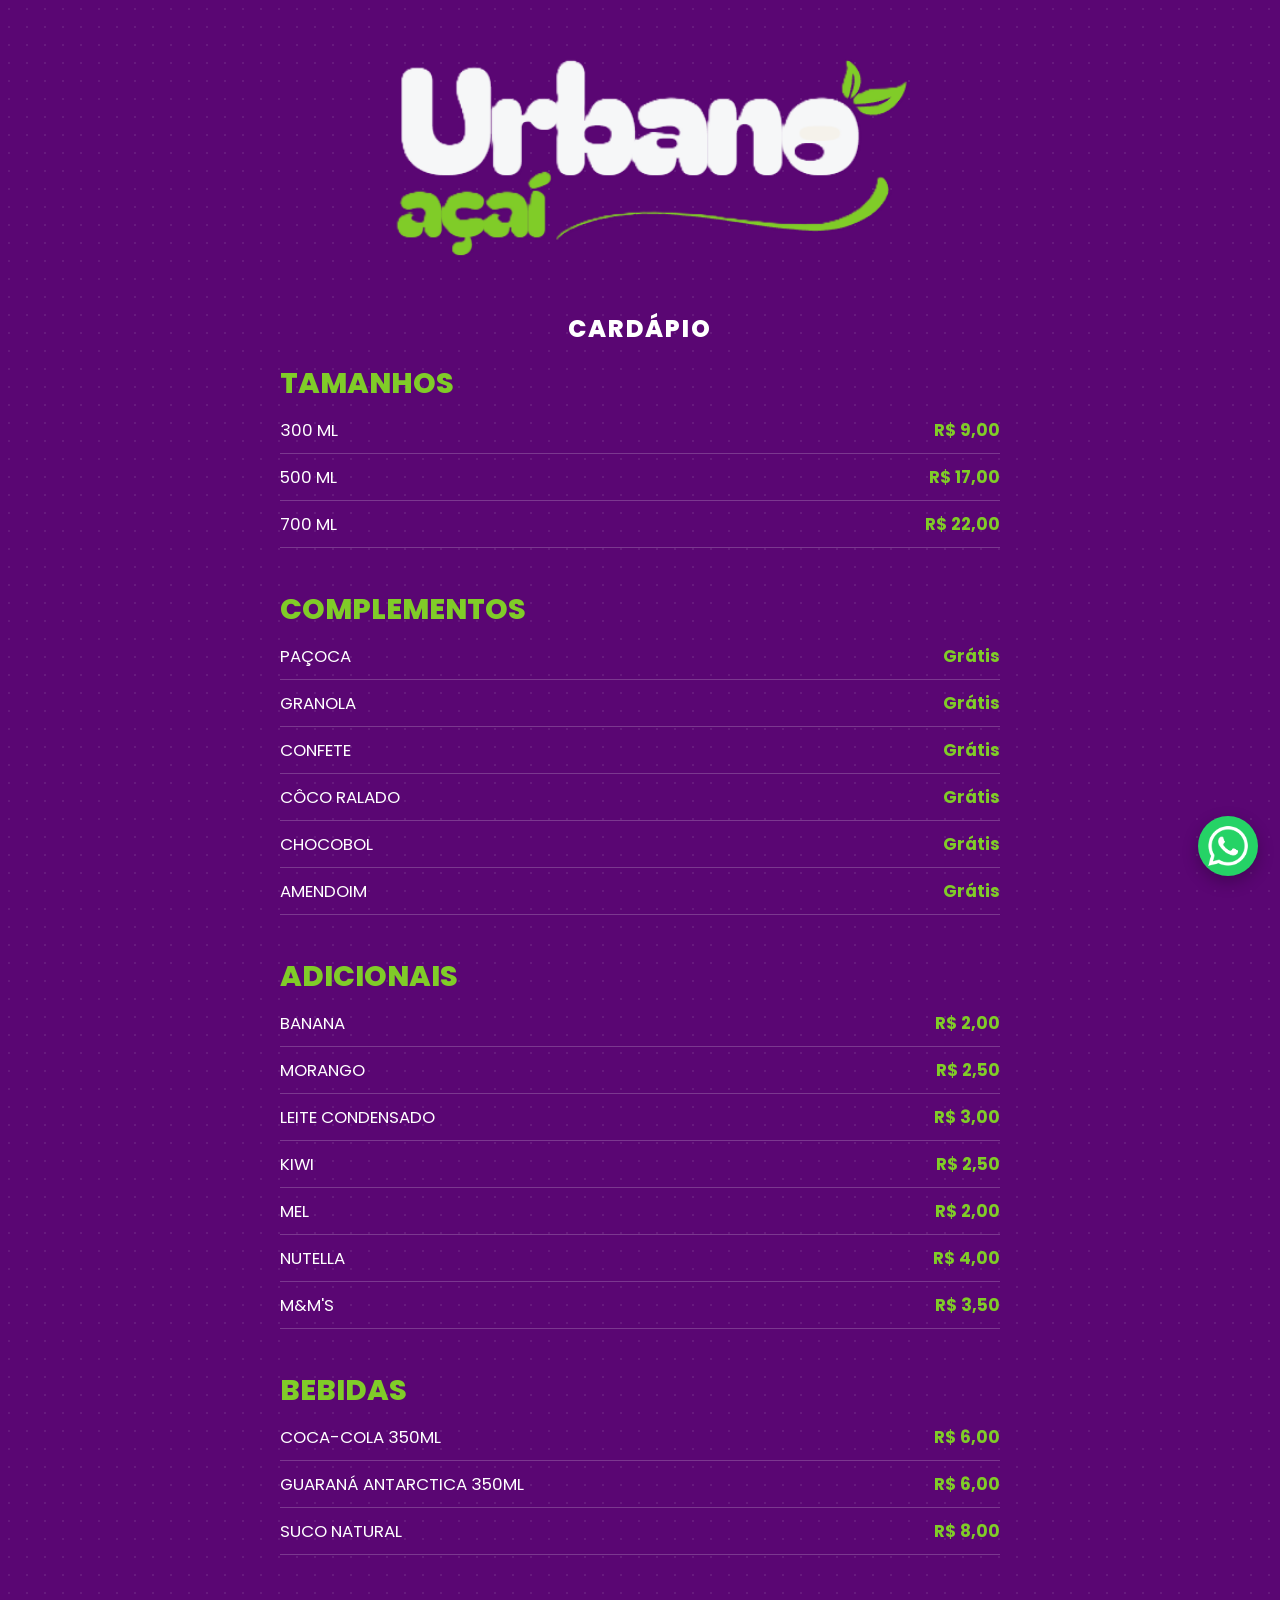
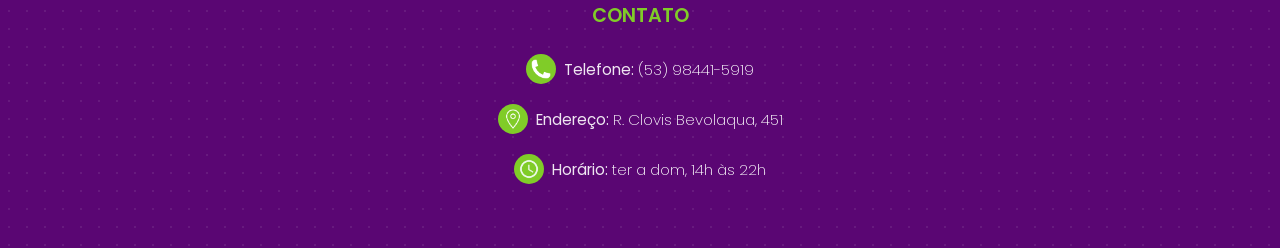
==== index.html @ 020dc1b3 "add" ====
<!DOCTYPE html>
<html lang="pt-BR">
<head>
    <meta charset="UTF-8">
    <meta name="viewport" content="width=device-width, initial-scale=1.0">
    <title>Cardápio | Urbano Açaí</title>
    <link rel="stylesheet" href="style.css">
    <link rel="preconnect" href="https://fonts.googleapis.com">
    <link rel="preconnect" href="https://fonts.gstatic.com" crossorigin>
    <link href="https://fonts.googleapis.com/css2?family=Nunito:ital,wght@0,200..1000;1,200..1000&family=Poppins:ital,wght@0,100;0,200;0,300;0,400;0,500;0,600;0,700;0,800;0,900;1,100;1,200;1,300;1,400;1,500;1,600;1,700;1,800;1,900&family=Quicksand:wght@300..700&display=swap" rel="stylesheet">
    <link rel="shortcut icon" href="img/Captura de tela 2026-07-28 192106.png" type="image/x-icon">
</head>
<body>
    <header class="hero">
        <img src="img/logo fundo trasparente pequeno.png" alt="Logo Urbano Açaí">
       
    </header>

    <main class="menu">
        <section class="categoria">
             <h1>Cardápio</h1>
            <h3>Tamanhos</h3>
            <ul class="lista-produtos">
                <li class="produto-item">
                    <span class="produto">300 ml</span>
                    <span class="preco">R$ 9,00</span>
                </li>
                <li class="produto-item">
                    <span class="produto">500 ml</span>
                    <span class="preco">R$ 17,00</span>
                </li>
                <li class="produto-item">
                    <span class="produto">700 ml</span>
                    <span class="preco">R$ 22,00</span>
                </li>
            </ul>
        </section>

        <section class="categoria">
            <h3>Complementos</h3>
            <ul class="lista-produtos">
                <li class="produto-item">
                    <span class="produto">Paçoca</span>
                    <span class="preco">Grátis</span>
                </li>
                <li class="produto-item">
                    <span class="produto">Granola</span>
                    <span class="preco">Grátis</span>
                </li>
                <li class="produto-item">
                    <span class="produto">Confete</span>
                    <span class="preco">Grátis</span>
                </li>
                <li class="produto-item">
                    <span class="produto">Côco ralado</span>
                    <span class="preco">Grátis</span>
                </li>
                <li class="produto-item">
                    <span class="produto">Chocobol</span>
                    <span class="preco">Grátis</span>
                </li>
                <li class="produto-item">
                    <span class="produto">Amendoim</span>
                    <span class="preco">Grátis</span>
                </li>
            </ul>
        </section>


        <section class="categoria">
            <h3>Adicionais</h3>
            <ul class="lista-produtos">
                <li class="produto-item">
                    <span class="produto">Banana</span>
                    <span class="preco">R$ 2,00</span>
                </li>
                <li class="produto-item">
                    <span class="produto">Morango</span>
                    <span class="preco">R$ 2,50</span>
                </li>
                <li class="produto-item">
                    <span class="produto">Leite condensado</span>
                    <span class="preco">R$ 3,00</span>
                </li>
                <li class="produto-item">
                    <span class="produto">Kiwi</span>
                    <span class="preco">R$ 2,50</span>
                </li>
                <li class="produto-item">
                    <span class="produto">Mel</span>
                    <span class="preco">R$ 2,00</span>
                </li>
                <li class="produto-item">
                    <span class="produto">Nutella</span>
                    <span class="preco">R$ 4,00</span>
                </li>
                <li class="produto-item">
                    <span class="produto">M&M's</span>
                    <span class="preco">R$ 3,50</span>
                </li>
            </ul>
        </section>

        <section class="categoria">
            <h3>Bebidas</h3>
            <ul class="lista-produtos">
                <li class="produto-item">
                    <span class="produto">Coca-Cola 350ml</span>
                    <span class="preco">R$ 6,00</span>
                </li>
                <li class="produto-item">
                    <span class="produto">Guaraná Antarctica 350ml</span>
                    <span class="preco">R$ 6,00</span>
                </li>
                <li class="produto-item">
                    <span class="produto">Suco natural</span>
                    <span class="preco">R$ 8,00</span>
                </li>
            </ul>
        </section>
        <a class="whatsapp-btn" href="https://wa.me/559984415919?text=Ol%C3%A1%2C%20gostaria%20de%20fazer%20um%20pedido%20do%20a%C3%A7a%C3%AD." target="_blank" rel="noopener noreferrer">
            <img src="img/icones/whatsapp.png" alt="" width="">
        </a>
    </main>
    <footer class="footer">
        <div class="footer-card">
            <h3>Contato</h3>
            <div>
                <span class="footer-icon">
                    <img src="img/icones/3.png" alt="">
                </span>
                <p>
                    <strong>Telefone: </strong>
                    (53) 98441-5919
                </p>
            </div>
            <div>
                <span class="footer-icon">
                    <img src="img/icones/2.png" alt="">
                </span>
                <p>
                    <strong>Endereço:</strong>
                    R. Clovis Bevolaqua, 451</p>
            </div>
            <div>
                <span class="footer-icon">
                    <img src="img/icones/4.png" alt="">
                </span>
                <p>
                    <strong>Horário:</strong>
                    ter a dom, 14h às 22h 
                </p>
            </div>
        </div>
    </footer>
</body>
</html>
---- style.css ----
* {
    padding: 0;
    margin: 0;
    box-sizing: border-box;
    font-family: "Poppins", sans-serif;
    font-weight: 200;
    color: white;
}

body {
    background-color: #5A0673;
    background-image: radial-gradient(rgba(255,255,255,0.08) 1px, transparent 1px);
    background-size: 18px 18px;
    padding: 20px 16px 40px;
    min-height: 100vh;
    overflow-x: hidden;
    position: relative;
}

.hero {
    margin: 0px auto;
    z-index: 1;
}

.hero img {
    display: block;
    width: 100%;
    max-width: 600px;
    margin: 0 auto;
    border-radius: 16px;
}
.menu {
    max-width: 720px;
    margin: 0 auto;
    z-index: 1;
}
.menu h1 {
    text-align: center;
    margin: 20px 0 16px;
    font-weight: 800;
    font-size: 2.2;
    text-transform: uppercase;
    letter-spacing: 0.08em;
}
.categoria {
    margin-bottom: 24px;
    padding-top: 16px;
}

.categoria h3 {
    font-size: 1.8rem;
    font-weight: 800;
    color:#80CC28;
    margin-bottom: 12px;
    text-transform: uppercase;
}

.lista-produtos {
    list-style: none;
    display: flex;
    flex-direction: column;
    gap: 10px;
}

.produto-item {
    display: flex;
    align-items: center;
    justify-content: space-between;
    gap: 12px;
    padding-bottom: 10px;
    border-bottom: 1px solid rgba(255, 255, 255, 0.2);
}

.produto {
    font-size: 1.05rem;
    font-weight: 400;
    text-transform: uppercase;
}

.preco {
    font-size: 1.05rem;
    color:#80CC28;
    font-weight: 700;
    white-space: nowrap;
}

.footer {
    max-width: 600px;
    margin: 28px auto 0;
}

.footer-card {
    display: flex;
    flex-direction: column;
    align-items: center;
    padding: 18px 16px;
    text-align: center;
    gap: 14px;
}

.footer-card h3 {
    color:#80CC28;
    font-size: 1.2rem;
    font-weight: 600;
    margin-bottom: 10px;
    text-transform: uppercase;
}

.footer-card div {
    display: flex;
    align-items: center;
    justify-content: center;
    margin-bottom: 6px;
    color: rgba(255, 255, 255, 0.9);
    font-size: 0.95rem;
    font-weight: 200;
}

.footer-card div strong {
    color: rgba(255, 255, 255, 0.9);
    font-size: 0.95rem;
    font-weight: 400;

}

.footer-icon {
    width: 30px;
    min-width: 30px;
    height: 30px;
    border-radius: 50%;
    display: flex;
    justify-content: center;
    align-items: center;
    background-color:#80CC28;
    margin-right: 8px;
    font-size: 1rem;
}
.footer-card img{
    width: 20px;
}
.whatsapp-btn {
    display: flex;
    justify-content: center;
    align-items: center;
    width: 60px;
    height: 60px;
    position: fixed;
    right: 22px;
    bottom: 24px;
    z-index: 10;
    background-color: #25D366;
    text-decoration: none;
    border-radius: 999px;
    box-shadow: 0 6px 16px rgba(0,0,0,0.25);
}

.whatsapp-btn:hover {
    background-color: #1ebe5b;
}
.whatsapp-btn img{
    width: 44px;
}
.decor-layer {
    pointer-events: none;
    z-index: 0;
}

.decor {
    position: absolute;
}

.decor-1 {
    top: 140px;
    left: -120px;
    z-index: 0;
}

.decor-2 {
    top: 220px;
    right: -60px;
    z-index: 0;
}
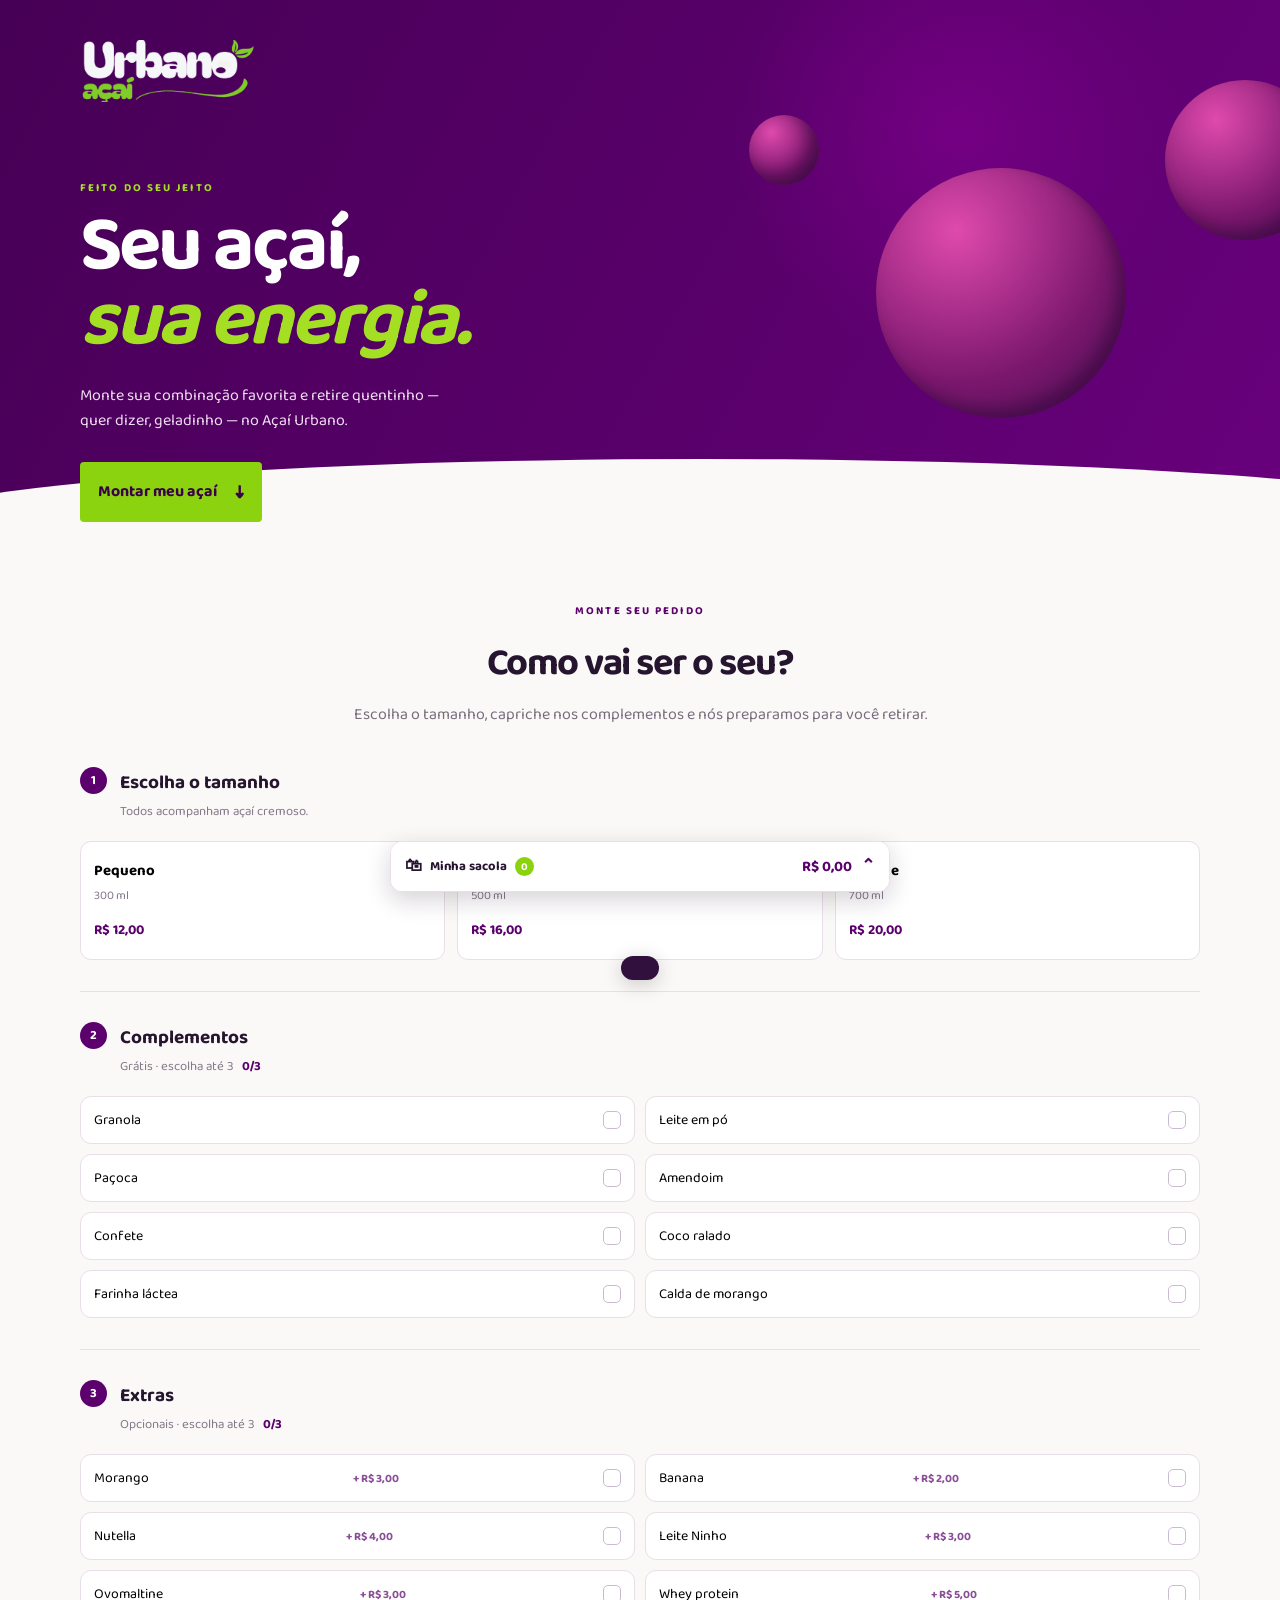
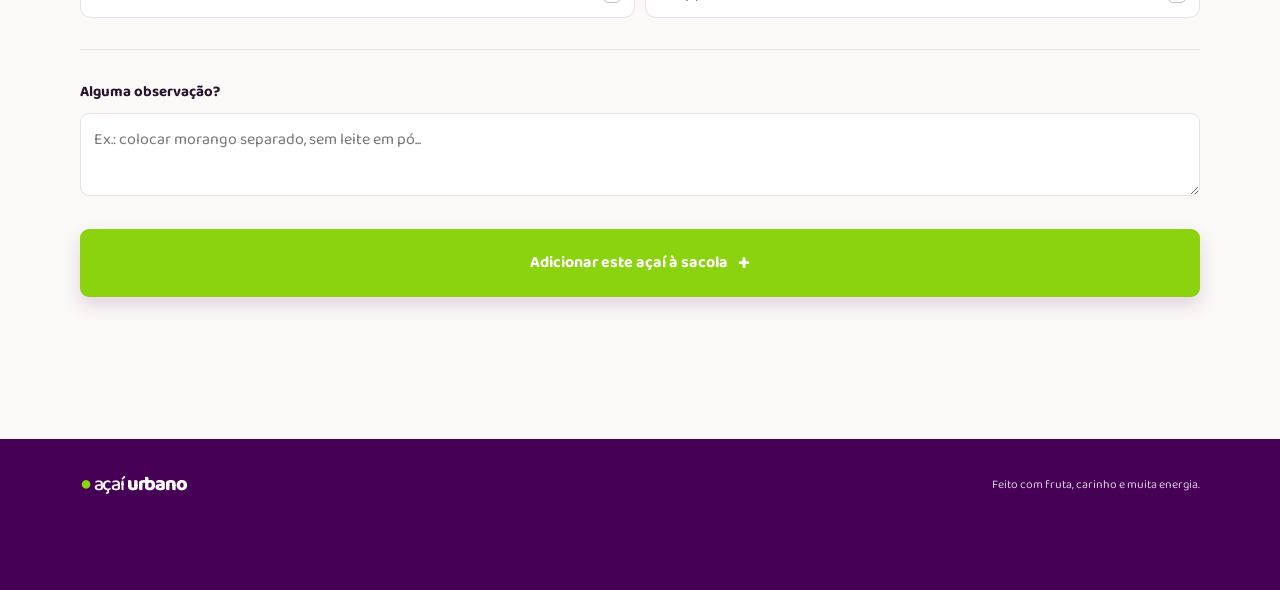
==== commit 6a79588d: "add" ====
--- a/index.html
+++ b/index.html
@@ -1,157 +1,81 @@
 <!DOCTYPE html>
 <html lang="pt-BR">
 <head>
-    <meta charset="UTF-8">
-    <meta name="viewport" content="width=device-width, initial-scale=1.0">
-    <title>Cardápio | Urbano Açaí</title>
-    <link rel="stylesheet" href="style.css">
-    <link rel="preconnect" href="https://fonts.googleapis.com">
-    <link rel="preconnect" href="https://fonts.gstatic.com" crossorigin>
-    <link href="https://fonts.googleapis.com/css2?family=Nunito:ital,wght@0,200..1000;1,200..1000&family=Poppins:ital,wght@0,100;0,200;0,300;0,400;0,500;0,600;0,700;0,800;0,900;1,100;1,200;1,300;1,400;1,500;1,600;1,700;1,800;1,900&family=Quicksand:wght@300..700&display=swap" rel="stylesheet">
-    <link rel="shortcut icon" href="img/Captura de tela 2026-07-28 192106.png" type="image/x-icon">
+  <meta charset="UTF-8">
+  <meta name="viewport" content="width=device-width, initial-scale=1.0">
+  <meta name="theme-color" content="#4c1269">
+  <title>Açaí Urbano | Peça seu açaí</title>
+  <link rel="preconnect" href="https://fonts.googleapis.com">
+  <link rel="preconnect" href="https://fonts.gstatic.com" crossorigin>
+  <link href="https://fonts.googleapis.com/css2?family=Baloo+2:wght@400;500;600;700;800&display=swap" rel="stylesheet">
+  <link rel="stylesheet" href="style.css">
+  <link rel="shortcut icon" href="img/fiv-icon.png" type="image/x-icon">
 </head>
 <body>
-    <header class="hero">
-        <img src="img/logo fundo trasparente pequeno.png" alt="Logo Urbano Açaí">
-       
-    </header>
+  <header class="hero">
+    <nav class="nav container">
+      <a class="brand brand-logo" href="#inicio" aria-label="Açaí Urbano - início"><img src="img/logo fundo transparente grande.png" alt="Urbano Açaí"></a>
+    </nav>
+    <div class="hero-content container" id="inicio">
+      <p class="eyebrow">FEITO DO SEU JEITO</p>
+      <h1>Seu açaí,<br><em>sua energia.</em></h1>
+      <p class="hero-copy">Monte sua combinação favorita e retire quentinho — quer dizer, geladinho — no Açaí Urbano.</p>
+      <a class="cta" href="#monte">Montar meu açaí <span>↓</span></a>
+    </div>
+    <div class="berry berry-1"></div><div class="berry berry-2"></div><div class="berry berry-3"></div>
+    <div class="wave"></div>
+  </header>
 
-    <main class="menu">
-        <section class="categoria">
-             <h1>Cardápio</h1>
-            <h3>Tamanhos</h3>
-            <ul class="lista-produtos">
-                <li class="produto-item">
-                    <span class="produto">300 ml</span>
-                    <span class="preco">R$ 9,00</span>
-                </li>
-                <li class="produto-item">
-                    <span class="produto">500 ml</span>
-                    <span class="preco">R$ 17,00</span>
-                </li>
-                <li class="produto-item">
-                    <span class="produto">700 ml</span>
-                    <span class="preco">R$ 22,00</span>
-                </li>
-            </ul>
+  <main class="container" id="monte">
+    <section class="intro">
+      <p class="eyebrow purple">MONTE SEU PEDIDO</p>
+      <h2>Como vai ser o seu?</h2>
+      <p>Escolha o tamanho, capriche nos complementos e nós preparamos para você retirar.</p>
+    </section>
+
+    <div class="order-layout">
+      <div class="builder">
+        <section class="step">
+          <div class="step-heading"><span>1</span><div><h3>Escolha o tamanho</h3><p>Todos acompanham açaí cremoso.</p></div></div>
+          <div class="size-options" id="sizes"></div>
         </section>
 
-        <section class="categoria">
-            <h3>Complementos</h3>
-            <ul class="lista-produtos">
-                <li class="produto-item">
-                    <span class="produto">Paçoca</span>
-                    <span class="preco">Grátis</span>
-                </li>
-                <li class="produto-item">
-                    <span class="produto">Granola</span>
-                    <span class="preco">Grátis</span>
-                </li>
-                <li class="produto-item">
-                    <span class="produto">Confete</span>
-                    <span class="preco">Grátis</span>
-                </li>
-                <li class="produto-item">
-                    <span class="produto">Côco ralado</span>
-                    <span class="preco">Grátis</span>
-                </li>
-                <li class="produto-item">
-                    <span class="produto">Chocobol</span>
-                    <span class="preco">Grátis</span>
-                </li>
-                <li class="produto-item">
-                    <span class="produto">Amendoim</span>
-                    <span class="preco">Grátis</span>
-                </li>
-            </ul>
+        <section class="step">
+          <div class="step-heading"><span>2</span><div><h3>Complementos</h3><p>Grátis · escolha até 3 <b id="includedCount">0/3</b></p></div></div>
+          <div class="options-grid" id="included"></div>
         </section>
 
-
-        <section class="categoria">
-            <h3>Adicionais</h3>
-            <ul class="lista-produtos">
-                <li class="produto-item">
-                    <span class="produto">Banana</span>
-                    <span class="preco">R$ 2,00</span>
-                </li>
-                <li class="produto-item">
-                    <span class="produto">Morango</span>
-                    <span class="preco">R$ 2,50</span>
-                </li>
-                <li class="produto-item">
-                    <span class="produto">Leite condensado</span>
-                    <span class="preco">R$ 3,00</span>
-                </li>
-                <li class="produto-item">
-                    <span class="produto">Kiwi</span>
-                    <span class="preco">R$ 2,50</span>
-                </li>
-                <li class="produto-item">
-                    <span class="produto">Mel</span>
-                    <span class="preco">R$ 2,00</span>
-                </li>
-                <li class="produto-item">
-                    <span class="produto">Nutella</span>
-                    <span class="preco">R$ 4,00</span>
-                </li>
-                <li class="produto-item">
-                    <span class="produto">M&M's</span>
-                    <span class="preco">R$ 3,50</span>
-                </li>
-            </ul>
+        <section class="step">
+          <div class="step-heading"><span>3</span><div><h3>Extras</h3><p>Opcionais · escolha até 3 <b id="extrasCount">0/3</b></p></div></div>
+          <div class="options-grid" id="extras"></div>
         </section>
 
-        <section class="categoria">
-            <h3>Bebidas</h3>
-            <ul class="lista-produtos">
-                <li class="produto-item">
-                    <span class="produto">Coca-Cola 350ml</span>
-                    <span class="preco">R$ 6,00</span>
-                </li>
-                <li class="produto-item">
-                    <span class="produto">Guaraná Antarctica 350ml</span>
-                    <span class="preco">R$ 6,00</span>
-                </li>
-                <li class="produto-item">
-                    <span class="produto">Suco natural</span>
-                    <span class="preco">R$ 8,00</span>
-                </li>
-            </ul>
+        <section class="notes">
+          <label for="notes">Alguma observação?</label>
+          <textarea id="notes" maxlength="180" placeholder="Ex.: colocar morango separado, sem leite em pó..."></textarea>
         </section>
-        <a class="whatsapp-btn" href="https://wa.me/559984415919?text=Ol%C3%A1%2C%20gostaria%20de%20fazer%20um%20pedido%20do%20a%C3%A7a%C3%AD." target="_blank" rel="noopener noreferrer">
-            <img src="img/icones/whatsapp.png" alt="" width="">
-        </a>
-    </main>
-    <footer class="footer">
-        <div class="footer-card">
-            <h3>Contato</h3>
-            <div>
-                <span class="footer-icon">
-                    <img src="img/icones/3.png" alt="">
-                </span>
-                <p>
-                    <strong>Telefone: </strong>
-                    (53) 98441-5919
-                </p>
-            </div>
-            <div>
-                <span class="footer-icon">
-                    <img src="img/icones/2.png" alt="">
-                </span>
-                <p>
-                    <strong>Endereço:</strong>
-                    R. Clovis Bevolaqua, 451</p>
-            </div>
-            <div>
-                <span class="footer-icon">
-                    <img src="img/icones/4.png" alt="">
-                </span>
-                <p>
-                    <strong>Horário:</strong>
-                    ter a dom, 14h às 22h 
-                </p>
-            </div>
+        <button class="builder-add" id="addToCart" type="button">Adicionar este açaí à sacola <span>+</span></button>
+      </div>
+
+      <aside class="summary" aria-live="polite">
+        <button class="cart-bar" id="cartToggle" type="button" aria-expanded="false">
+          <span class="cart-bar-title"><i>🛍</i> Minha sacola <b id="cartCount">0</b></span>
+          <span class="cart-bar-total" id="total">R$ 0,00</span>
+          <span class="cart-chevron">⌃</span>
+        </button>
+        <div class="cart-details" id="cartDetails">
+          <div class="summary-top"><p>ITENS DA SACOLA</p><button class="close-cart" id="closeCart" type="button" aria-label="Fechar sacola">×</button></div>
+          <div class="cart-items" id="cartItems"></div>
+          <button class="whatsapp" id="sendOrder" type="button">Finalizar pedido no WhatsApp <span>↗</span></button>
+          <p class="pickup-note">Retirada no local · pagamento na retirada</p>
         </div>
-    </footer>
+      </aside>
+    </div>
+
+  </main>
+
+  <footer><div class="container"><span class="brand"><span>●</span> açaí <b>urbano</b></span><p>Feito com fruta, carinho e muita energia.</p></div></footer>
+  <div class="toast" id="toast" role="status"></div>
+  <script src="script.js"></script>
 </body>
-</html>+</html>
--- a/style.css
+++ b/style.css
@@ -1,182 +1,495 @@
-* {
-    padding: 0;
-    margin: 0;
-    box-sizing: border-box;
-    font-family: "Poppins", sans-serif;
-    font-weight: 200;
-    color: white;
-}
+/* =========================================================
+   AÇAÍ URBANO — ESTILOS GERAIS
+   ========================================================= */
+
+:root {
+  --cream: #faf9f7;
+  --ink: #26152e;
+  --line: #e8dfe9;
+  --pink: #8bd20f;
+  --purple: #5b006d;
+  --purple-dark: #460055;
+  --green: #8bd20f;
+}
+
+* { box-sizing: border-box; }
+
+html { scroll-behavior: smooth; }
 
 body {
-    background-color: #5A0673;
-    background-image: radial-gradient(rgba(255,255,255,0.08) 1px, transparent 1px);
-    background-size: 18px 18px;
-    padding: 20px 16px 40px;
-    min-height: 100vh;
-    overflow-x: hidden;
-    position: relative;
-}
+  margin: 0;
+  color: var(--ink);
+  background: var(--cream);
+  font-family: 'Baloo 2', cursive;
+}
+
+button,
+textarea { font: inherit; }
+
+button { -webkit-tap-highlight-color: transparent; }
+
+.container {
+  width: min(1120px, calc(100% - 40px));
+  margin: auto;
+}
+
+/* =========================================================
+   CABEÇALHO / HERO
+   ========================================================= */
 
 .hero {
-    margin: 0px auto;
-    z-index: 1;
-}
-
-.hero img {
-    display: block;
-    width: 100%;
-    max-width: 600px;
-    margin: 0 auto;
-    border-radius: 16px;
-}
-.menu {
-    max-width: 720px;
-    margin: 0 auto;
-    z-index: 1;
-}
-.menu h1 {
-    text-align: center;
-    margin: 20px 0 16px;
-    font-weight: 800;
-    font-size: 2.2;
-    text-transform: uppercase;
-    letter-spacing: 0.08em;
-}
-.categoria {
-    margin-bottom: 24px;
-    padding-top: 16px;
-}
-
-.categoria h3 {
-    font-size: 1.8rem;
-    font-weight: 800;
-    color:#80CC28;
-    margin-bottom: 12px;
-    text-transform: uppercase;
-}
-
-.lista-produtos {
-    list-style: none;
-    display: flex;
-    flex-direction: column;
-    gap: 10px;
-}
-
-.produto-item {
-    display: flex;
-    align-items: center;
-    justify-content: space-between;
-    gap: 12px;
-    padding-bottom: 10px;
-    border-bottom: 1px solid rgba(255, 255, 255, 0.2);
-}
-
-.produto {
-    font-size: 1.05rem;
-    font-weight: 400;
-    text-transform: uppercase;
-}
-
-.preco {
-    font-size: 1.05rem;
-    color:#80CC28;
-    font-weight: 700;
-    white-space: nowrap;
-}
-
-.footer {
-    max-width: 600px;
-    margin: 28px auto 0;
-}
-
-.footer-card {
-    display: flex;
-    flex-direction: column;
-    align-items: center;
-    padding: 18px 16px;
-    text-align: center;
-    gap: 14px;
-}
-
-.footer-card h3 {
-    color:#80CC28;
-    font-size: 1.2rem;
-    font-weight: 600;
-    margin-bottom: 10px;
-    text-transform: uppercase;
-}
-
-.footer-card div {
-    display: flex;
-    align-items: center;
-    justify-content: center;
-    margin-bottom: 6px;
-    color: rgba(255, 255, 255, 0.9);
-    font-size: 0.95rem;
-    font-weight: 200;
-}
-
-.footer-card div strong {
-    color: rgba(255, 255, 255, 0.9);
-    font-size: 0.95rem;
-    font-weight: 400;
-
-}
-
-.footer-icon {
-    width: 30px;
-    min-width: 30px;
-    height: 30px;
-    border-radius: 50%;
-    display: flex;
-    justify-content: center;
-    align-items: center;
-    background-color:#80CC28;
-    margin-right: 8px;
-    font-size: 1rem;
-}
-.footer-card img{
-    width: 20px;
-}
-.whatsapp-btn {
-    display: flex;
-    justify-content: center;
-    align-items: center;
-    width: 60px;
-    height: 60px;
-    position: fixed;
-    right: 22px;
-    bottom: 24px;
-    z-index: 10;
-    background-color: #25D366;
-    text-decoration: none;
-    border-radius: 999px;
-    box-shadow: 0 6px 16px rgba(0,0,0,0.25);
-}
-
-.whatsapp-btn:hover {
-    background-color: #1ebe5b;
-}
-.whatsapp-btn img{
-    width: 44px;
-}
-.decor-layer {
-    pointer-events: none;
-    z-index: 0;
-}
-
-.decor {
-    position: absolute;
-}
-
-.decor-1 {
-    top: 140px;
-    left: -120px;
-    z-index: 0;
-}
-
-.decor-2 {
-    top: 220px;
-    right: -60px;
-    z-index: 0;
-}+  position: relative;
+  min-height: 530px;
+  overflow: hidden;
+  color: #fff;
+  padding-top: 30px;
+  background:
+    radial-gradient(circle at 75% 25%, #740083 0, transparent 22%),
+    linear-gradient(119deg, #460055, #5b006d 62%, #69007d);
+}
+
+.nav {
+  position: relative;
+  z-index: 2;
+  display: flex;
+  align-items: center;
+  justify-content: space-between;
+  height: 82px;
+}
+
+.brand {
+  color: inherit;
+  font-size: 24px;
+  font-weight: 500;
+  letter-spacing: -1.2px;
+  text-decoration: none;
+}
+
+.brand > span { color: #8bd20f; font-size: 20px; }
+.brand b { font-weight: 800; }
+
+.brand-logo {
+  display: block;
+  width: 178px;
+  height: 62px;
+  overflow: hidden;
+}
+
+.brand-logo img {
+  display: block;
+  width: 100%;
+  height: 100%;
+  object-fit: cover;
+  object-position: center 58%;
+}
+
+.hero-content {
+  position: relative;
+  z-index: 1;
+  padding-top: 67px;
+}
+
+.eyebrow {
+  margin: 0 0 13px;
+  color: #a4df24;
+  font-size: 11px;
+  font-weight: 700;
+  letter-spacing: 2.1px;
+}
+
+.eyebrow.purple { color: #5b006d; }
+
+.hero h1 {
+  margin: 0;
+  font-family: 'Baloo 2', cursive;
+  font-size: clamp(48px, 7vw, 78px);
+  line-height: .96;
+  letter-spacing: -3px;
+}
+
+.hero h1 em { color: #a4df24; font-style: italic; }
+
+.hero-copy {
+  max-width: 390px;
+  margin: 23px 0 28px;
+  color: #f1dff2;
+  line-height: 1.6;
+}
+
+.cta {
+  display: inline-flex;
+  align-items: center;
+  gap: 18px;
+  padding: 14px 18px;
+  border-radius: 4px;
+  color: #3c0048;
+  background: #8bd20f;
+  font-weight: 700;
+  text-decoration: none;
+}
+
+.cta span { font-size: 20px; }
+
+.berry {
+  position: absolute;
+  border-radius: 50%;
+  background: radial-gradient(circle at 32% 25%, #df4aac, #7b176e 60%, #44104e);
+  box-shadow: inset -9px -9px 15px #30063a88;
+}
+
+.berry-1 { top: 168px; right: 12%; width: 250px; height: 250px; }
+.berry-2 { top: 80px; right: -45px; width: 160px; height: 160px; }
+.berry-3 { top: 115px; right: 36%; width: 70px; height: 70px; }
+
+.wave {
+  position: absolute;
+  bottom: -1px;
+  left: -10%;
+  width: 130%;
+  height: 72px;
+  border-radius: 50% 50% 0 0 / 100% 100% 0 0;
+  background: var(--cream);
+}
+
+/* =========================================================
+   MONTAGEM DO AÇAÍ
+   ========================================================= */
+
+.intro { padding: 72px 0 40px; text-align: center; }
+
+.intro h2 {
+  margin: 0 0 8px;
+  font-family: 'Baloo 2', cursive;
+  font-size: 38px;
+  letter-spacing: -1.5px;
+}
+
+.intro > p:last-child { margin: 0; color: #786d7d; }
+
+.order-layout {
+  width: 100%;
+  display: block;
+  padding-bottom: 76px;
+  margin-bottom: 66px;
+}
+
+.builder { 
+  display: flex;
+  flex-direction: column;
+  align-items: center;
+  width: 100%;
+}
+
+.step {
+  width: 100%;
+  padding: 0 0 31px;
+  margin-bottom: 30px;
+  border-bottom: 1px solid var(--line);
+}
+
+.step-heading {
+  display: flex;
+  align-items: flex-start;
+  gap: 13px;
+  margin-bottom: 19px;
+}
+
+.step-heading > span {
+  display: grid;
+  flex: none;
+  width: 27px;
+  height: 27px;
+  place-items: center;
+  border-radius: 50%;
+  color: #fff;
+  background: var(--purple);
+  font-size: 13px;
+  font-weight: 700;
+}
+
+.step h3 { margin: 1px 0 3px; font-size: 19px; }
+
+.step-heading p { margin: 0; color: #847889; font-size: 13px; }
+.step-heading p b { margin-left: 5px; color: var(--purple); }
+
+.size-options {
+  display: grid;
+  grid-template-columns: repeat(3, 1fr);
+  gap: 12px;
+}
+
+.options-grid {
+  display: grid;
+  grid-template-columns: repeat(2, 1fr);
+  gap: 10px;
+}
+
+.size-card,
+.option {
+  border: 1.5px solid var(--line);
+  border-radius: 11px;
+  background: #fff;
+  cursor: pointer;
+  transition: border-color .2s, background .2s, box-shadow .2s;
+}
+
+.size-card { padding: 17px 13px; text-align: left; }
+
+.size-card:hover,
+.option:hover { border-color: #b486bd; }
+
+.size-card.active,
+.option.active {
+  border-color: var(--purple);
+  background: #fbf4fd;
+  box-shadow: 0 0 0 1px var(--purple);
+}
+
+.size-card strong { display: block; font-size: 15px; }
+.size-card span { display: block; margin: 3px 0 12px; color: #827688; font-size: 12px; }
+.size-card b { color: var(--purple); font-size: 14px; }
+
+.option {
+  display: flex;
+  align-items: center;
+  justify-content: space-between;
+  gap: 8px;
+  padding: 12px 13px;
+  font-size: 14px;
+}
+
+.option .check {
+  display: grid;
+  flex: none;
+  width: 18px;
+  height: 18px;
+  place-items: center;
+  border: 1.5px solid #cbbbd2;
+  border-radius: 5px;
+  color: #fff;
+  font-size: 12px;
+}
+
+.option.active .check { border-color: var(--purple); background: var(--purple); }
+.option small { color: #8a4e96; font-weight: 700; }
+
+.notes { 
+  padding-bottom: 25px;
+  width: 100%;
+ }
+.notes label { display: block; margin-bottom: 9px; font-size: 15px; font-weight: 700; }
+
+.notes textarea {
+  width: 100%;
+  min-height: 83px;
+  padding: 13px;
+  resize: vertical;
+  border: 1.5px solid var(--line);
+  border-radius: 9px;
+  outline: none;
+}
+
+.notes textarea:focus { border-color: var(--purple); }
+
+.builder-add {
+  width: 100%;
+  padding: 16px;
+  border: 0;
+  border-radius: 9px;
+  color: #fff;
+  background: var(--green);
+  box-shadow: 0 8px 18px #6f197f2b;
+  cursor: pointer;
+  font-size: 16px;
+  font-weight: 700;
+}
+
+.builder-add:hover { filter: brightness(1.08); }
+.builder-add span { margin-left: 7px; font-size: 22px; vertical-align: -2px; }
+
+/* =========================================================
+   SACOLA FIXA
+   ========================================================= */
+
+.summary {
+  position: fixed;
+  z-index: 10;
+  bottom: 8px;
+  left: 50%;
+  width: min(500px, calc(100% - 20px));
+  padding: 0;
+  overflow: hidden;
+  transform: translateX(-50%);
+  border: 1px solid var(--line);
+  border-radius: 12px;
+  background: #fff;
+  box-shadow: 0 8px 24px #25102b30;
+}
+
+.cart-bar {
+  display: flex;
+  align-items: center;
+  width: 100%;
+  gap: 9px;
+  padding: 11px 14px;
+  border: 0;
+  color: var(--ink);
+  background: #fff;
+  cursor: pointer;
+  font-size: 13px;
+  font-weight: 700;
+  text-align: left;
+}
+
+.cart-bar-title { display: flex; align-items: center; gap: 8px; }
+.cart-bar-title i { font-size: 17px; font-style: normal; }
+
+.cart-bar-title b {
+  display: grid;
+  min-width: 19px;
+  height: 19px;
+  padding: 0 5px;
+  place-items: center;
+  border-radius: 12px;
+  color: #fff;
+  background: var(--pink);
+  font-size: 11px;
+}
+
+.cart-bar-total { margin-left: auto; color: var(--purple); font-size: 15px; }
+.cart-chevron { color: var(--purple); font-size: 17px; transition: transform .25s; }
+.expanded .cart-chevron { transform: rotate(180deg); }
+
+.cart-details {
+  display: none;
+  padding: 0 18px 15px;
+  border-top: 1px solid var(--line);
+}
+
+.expanded .cart-details { display: block; }
+
+.summary-top {
+  display: flex;
+  align-items: center;
+  justify-content: space-between;
+  padding: 13px 0 9px;
+}
+
+.summary-top p { margin: 0; color: #765781; font-size: 10px; font-weight: 700; letter-spacing: 1.8px; }
+
+.close-cart {
+  border: 0;
+  color: #7c3287;
+  background: transparent;
+  cursor: pointer;
+  font-size: 25px;
+  line-height: 1;
+}
+
+.cart-items { min-height: 0; max-height: 210px; overflow: auto; }
+.empty { margin: 5px 0; color: #95889a; font-size: 14px; line-height: 1.5; }
+
+.cart-item { padding: 10px 0; border-bottom: 1px solid var(--line); }
+
+.cart-item-head,
+.cart-bottom { display: flex; align-items: flex-start; justify-content: space-between; gap: 10px; }
+
+.cart-item-head strong { display: block; font-size: 14px; }
+.cart-item-head small { color: #897c8e; font-size: 11px; }
+
+.cart-item p { margin: 6px 0 8px; color: #756779; font-size: 11px; line-height: 1.45; }
+.cart-item p b { color: #604166; font-weight: 700; }
+.cart-bottom { align-items: center; }
+.cart-bottom > strong { color: var(--purple); font-size: 14px; }
+
+.remove,
+.quantity button {
+  border: 0;
+  color: var(--purple);
+  background: transparent;
+  cursor: pointer;
+  font-size: 21px;
+  font-weight: 700;
+  line-height: 1;
+}
+
+.remove { padding: 0; color: #a78ba9; }
+
+.quantity {
+  display: flex;
+  align-items: center;
+  overflow: hidden;
+  border: 1px solid var(--line);
+  border-radius: 6px;
+}
+
+.quantity button { width: 25px; height: 25px; font-size: 17px; }
+.quantity span { width: 23px; font-size: 12px; font-weight: 700; text-align: center; }
+
+.whatsapp {
+  width: 100%;
+  margin-top: 12px;
+  padding: 13px;
+  border: 0;
+  border-radius: 7px;
+  color: #fff;
+  background: var(--green);
+  cursor: pointer;
+  font-size: 15px;
+  font-weight: 700;
+}
+
+.whatsapp:hover { filter: brightness(.92); }
+.whatsapp:disabled { background: #bfb7c2; cursor: not-allowed; }
+.whatsapp span { margin-left: 8px; font-size: 19px; }
+.pickup-note { margin: 9px 0 0; color: #8c7f91; font-size: 11px; text-align: center; }
+
+/* =========================================================
+   RODAPÉ E AVISOS
+   ========================================================= */
+
+footer { padding: 29px 0 90px 0; color: #fff; background: var(--purple-dark); }
+footer .container { display: flex; align-items: center; justify-content: space-between; }
+footer .brand { font-size: 20px; }
+footer p { margin: 0; color: #d9c8dc; font-size: 12px; }
+
+.toast {
+  position: fixed;
+  z-index: 20;
+  bottom: 20px;
+  left: 50%;
+  padding: 12px 19px;
+  transform: translate(-50%, 100px);
+  border-radius: 30px;
+  color: #fff;
+  background: #31103d;
+  box-shadow: 0 4px 20px #0003;
+  font-size: 14px;
+  transition: transform .3s;
+}
+
+.toast.show { transform: translate(-50%, 0); }
+
+/* =========================================================
+   RESPONSIVIDADE
+   ========================================================= */
+
+@media (max-width: 760px) {
+  .container { width: min(100% - 30px, 1120px); }
+  .hero { min-height: 480px; }
+  .nav { height: 70px; }
+  .brand-logo { width: 155px;}
+  .hero-content { padding-top: 38px; }
+  .wave { height: 40px; }
+
+  .berry-1 { top: 245px; right: -60px; width: 170px; height: 170px; opacity: .5; }
+  .berry-2 { display: none; }
+  .berry-3 { top: 145px; right: 18%; }
+
+  .intro { padding: 54px 0 31px; }
+  .size-options { gap: 8px; }
+  .size-card { padding: 13px 9px; }
+  .options-grid { grid-template-columns: 1fr; }
+
+  footer .container { flex-direction: column; align-items: flex-start; gap: 12px; }
+}
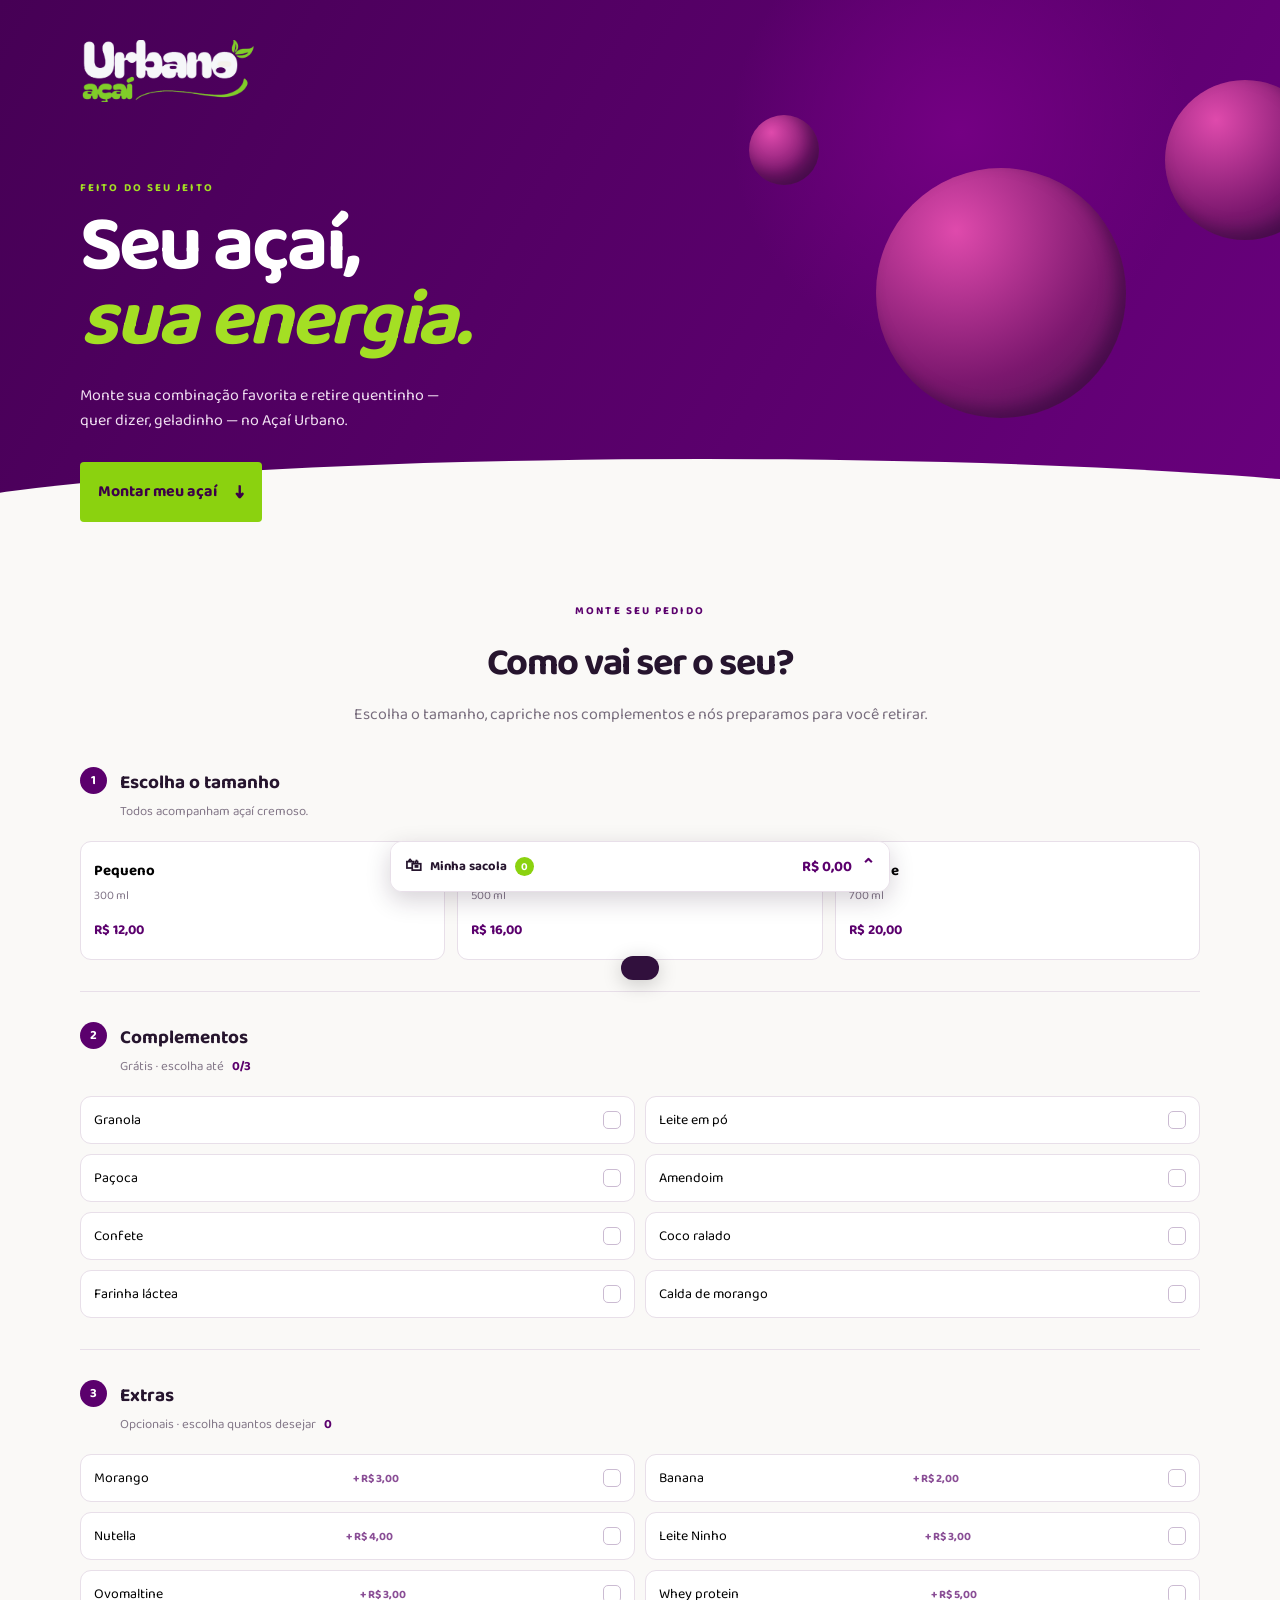
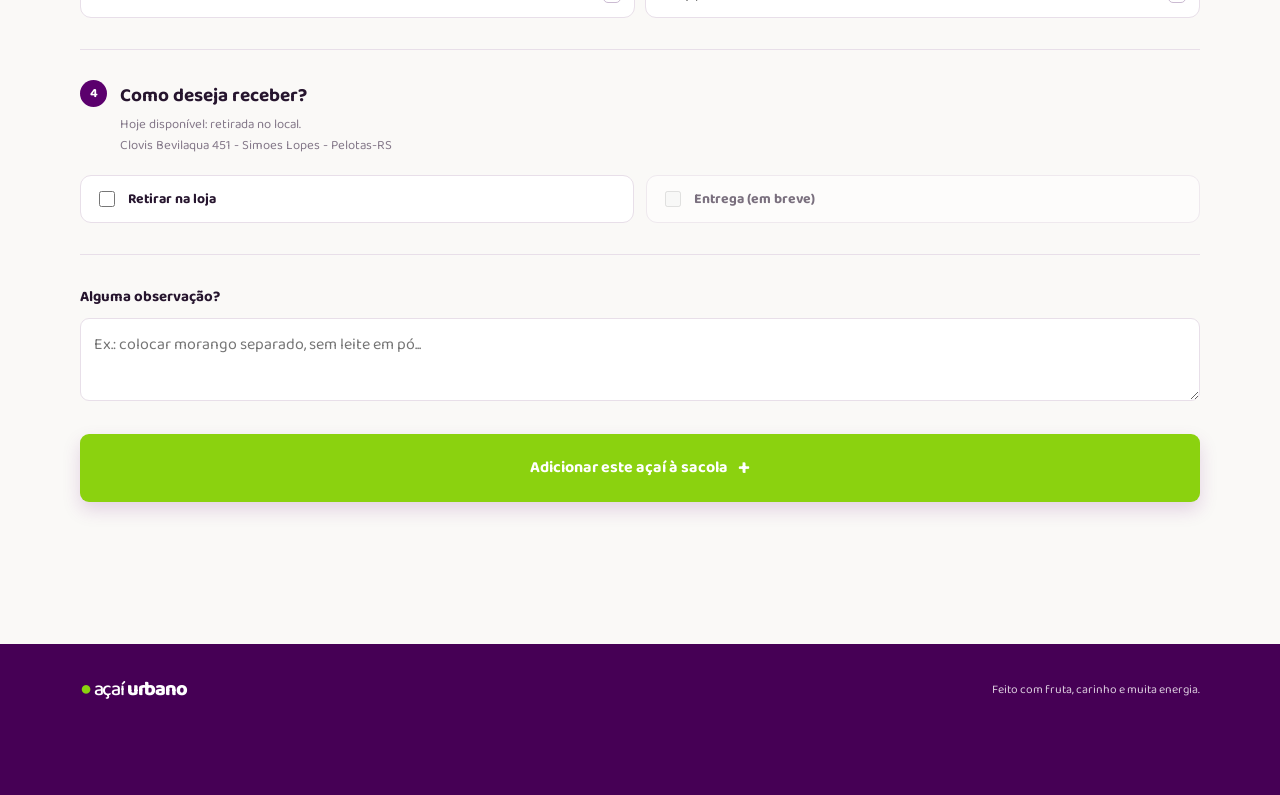
==== commit a35c16a4: "add" ====
--- a/index.html
+++ b/index.html
@@ -41,13 +41,27 @@
         </section>
 
         <section class="step">
-          <div class="step-heading"><span>2</span><div><h3>Complementos</h3><p>Grátis · escolha até 3 <b id="includedCount">0/3</b></p></div></div>
+          <div class="step-heading"><span>2</span><div><h3>Complementos</h3><p>Grátis · escolha até <b id="includedCount">0/3</b></p></div></div>
           <div class="options-grid" id="included"></div>
         </section>
 
         <section class="step">
-          <div class="step-heading"><span>3</span><div><h3>Extras</h3><p>Opcionais · escolha até 3 <b id="extrasCount">0/3</b></p></div></div>
+          <div class="step-heading"><span>3</span><div><h3>Extras</h3><p>Opcionais · escolha quantos desejar <b id="extrasCount">0/3</b></p></div></div>
           <div class="options-grid" id="extras"></div>
+        </section>
+
+        <section class="step">
+          <div class="step-heading"><span>4</span><div><h3>Como deseja receber?</h3><p>Hoje disponível: retirada no local. <br>Clovis Bevilaqua 451 - Simoes Lopes - Pelotas-RS</p></div></div>
+          <div class="pickup-options">
+            <label class="pickup-option" for="pickupStore">
+              <input id="pickupStore" type="checkbox">
+              <span>Retirar na loja</span>
+            </label>
+            <label class="pickup-option disabled" for="deliverySoon">
+              <input id="deliverySoon" type="checkbox" disabled>
+              <span>Entrega (em breve)</span>
+            </label>
+          </div>
         </section>
 
         <section class="notes">
--- a/style.css
+++ b/style.css
@@ -290,6 +290,45 @@
 }
 
 .notes textarea:focus { border-color: var(--purple); }
+
+.pickup-options {
+  display: grid;
+  grid-template-columns: repeat(2, minmax(0, 1fr));
+  gap: 12px;
+}
+
+.pickup-option {
+  display: flex;
+  align-items: center;
+  gap: 10px;
+  padding: 12px 14px;
+  border: 1.5px solid var(--line);
+  border-radius: 11px;
+  background: #fff;
+  color: var(--ink);
+  font-size: 14px;
+  font-weight: 700;
+}
+
+.pickup-option input {
+  width: 16px;
+  height: 16px;
+  accent-color: var(--purple);
+}
+
+.pickup-option.disabled {
+  opacity: .6;
+  cursor: not-allowed;
+}
+
+.builder-total {
+  width: 100%;
+  margin: 0 0 12px;
+  color: var(--purple);
+  font-size: 1rem;
+  font-weight: 800;
+  text-align: right;
+}
 
 .builder-add {
   width: 100%;
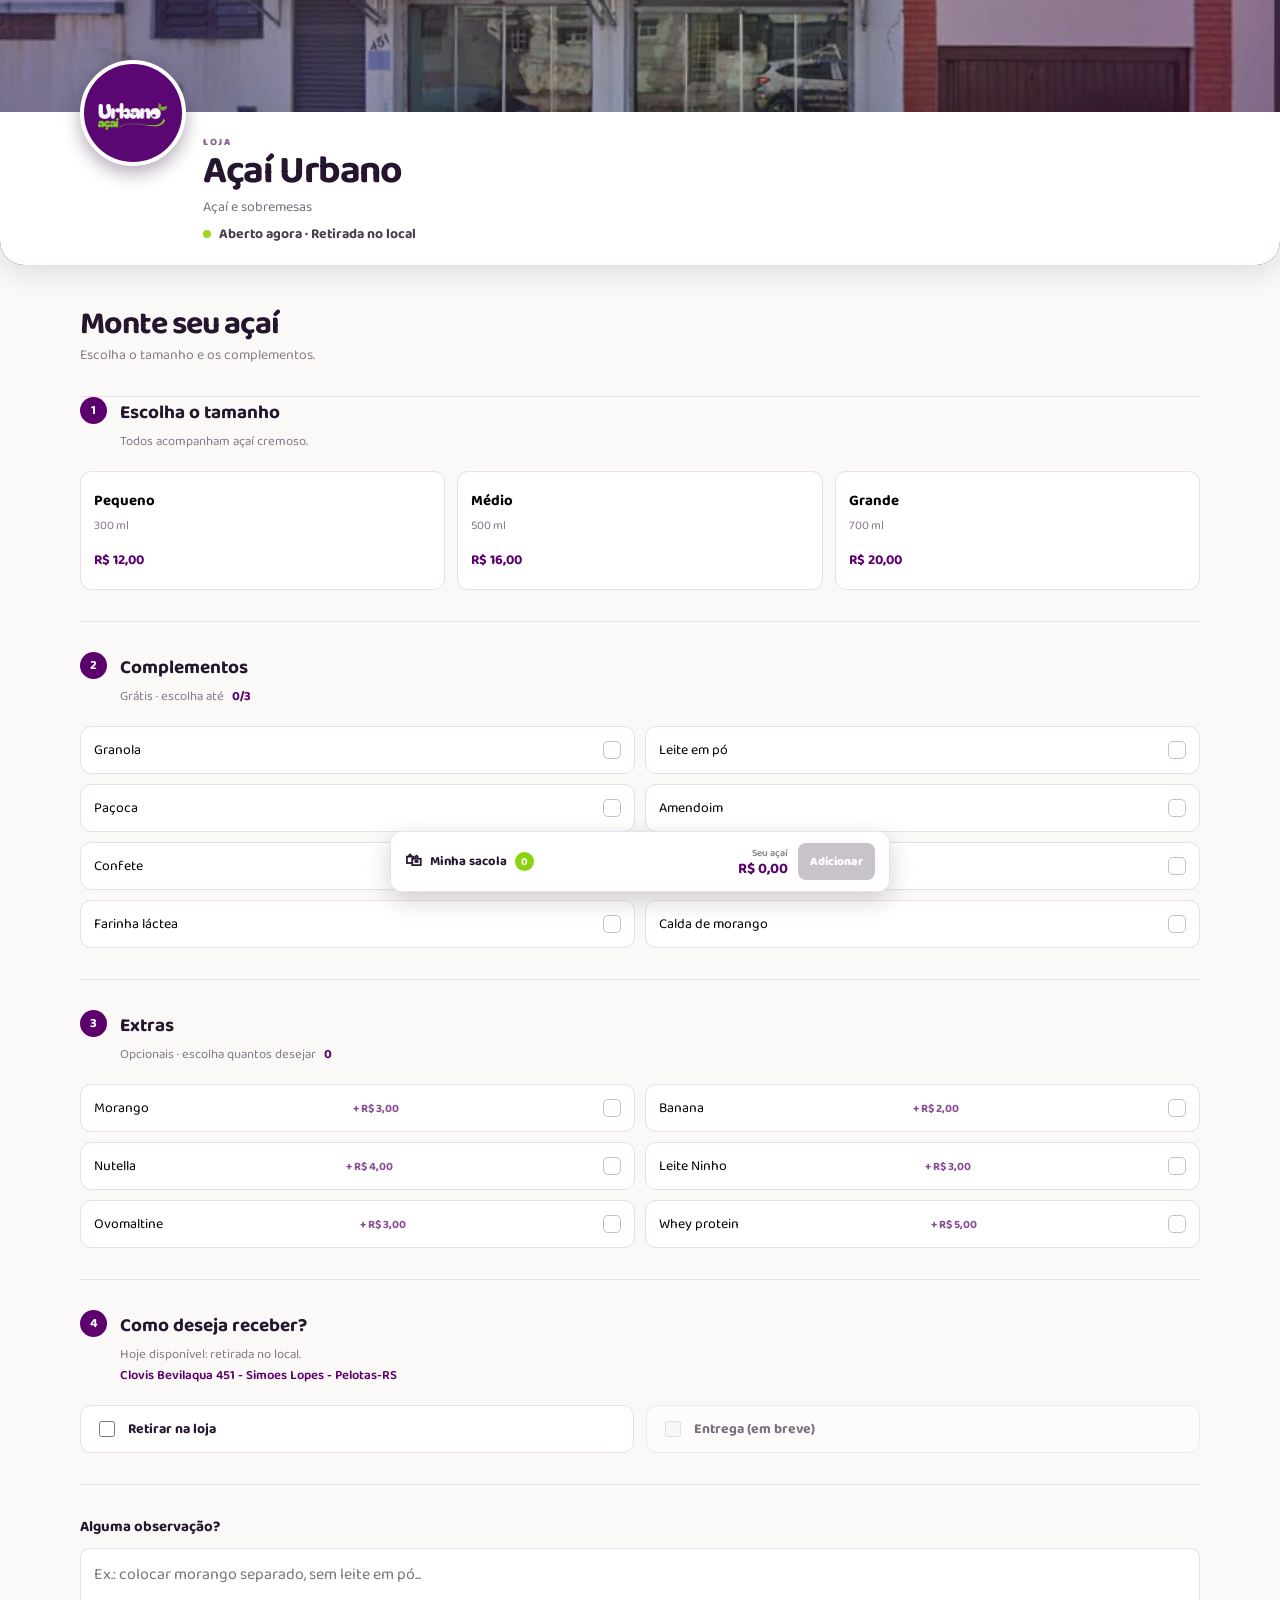
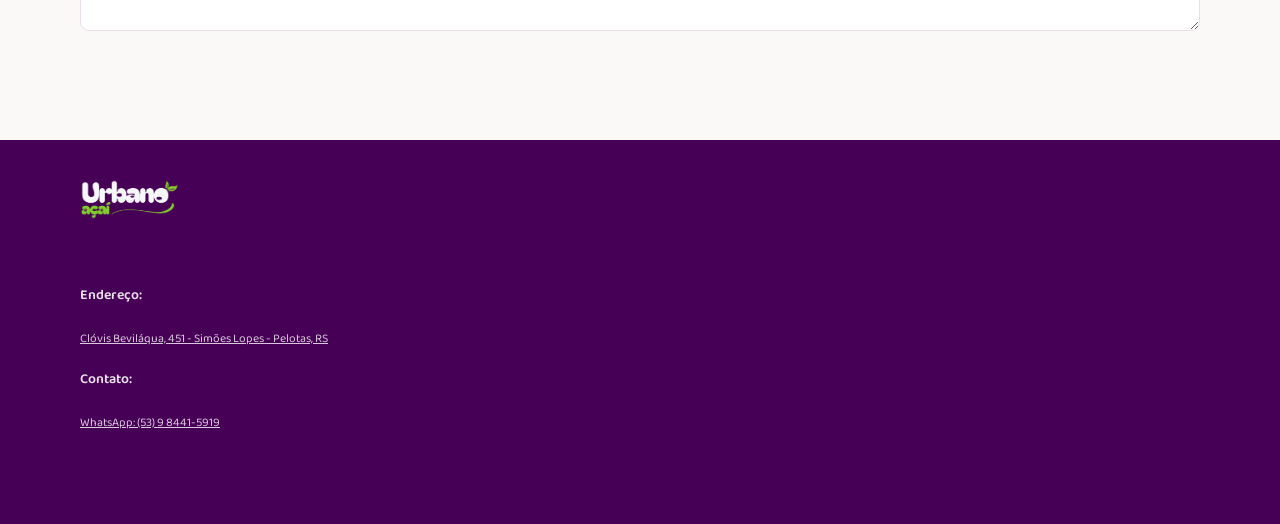
==== commit 76bf0a3b: "add" ====
--- a/index.html
+++ b/index.html
@@ -13,24 +13,29 @@
 </head>
 <body>
   <header class="hero">
-    <nav class="nav container">
-      <a class="brand brand-logo" href="#inicio" aria-label="Açaí Urbano - início"><img src="img/logo fundo transparente grande.png" alt="Urbano Açaí"></a>
-    </nav>
-    <div class="hero-content container" id="inicio">
-      <p class="eyebrow">FEITO DO SEU JEITO</p>
-      <h1>Seu açaí,<br><em>sua energia.</em></h1>
-      <p class="hero-copy">Monte sua combinação favorita e retire quentinho — quer dizer, geladinho — no Açaí Urbano.</p>
-      <a class="cta" href="#monte">Montar meu açaí <span>↓</span></a>
+    <div class="delivery-profile" id="inicio">
+      <div class="profile-cover" aria-hidden="true">
+        <img class="img-fundo-perfil" src="img/Captura de tela 2026-08-15 174024.png" alt="">
+      </div>
+      <div class="profile-info">
+        <div class="profile-logo">
+          <img src="img/fiv-icon.png" alt="Logo do Açaí Urbano">
+        </div>
+        <div class="profile-details">
+          <p class="profile-label">LOJA</p>
+          <h1>Açaí Urbano</h1>
+          <p class="profile-category">Açaí e sobremesas</p>
+          <p class="profile-status"><span></span> Aberto agora · <a href="https://maps.google.com/maps?q=Clovis+Bevilaqua+451+Simoes+Lopes+Pelotas+RS" target="_blank" rel="noopener noreferrer">Retirada no local</a></p>
+        </div>
+      </div>
     </div>
     <div class="berry berry-1"></div><div class="berry berry-2"></div><div class="berry berry-3"></div>
-    <div class="wave"></div>
   </header>
 
   <main class="container" id="monte">
     <section class="intro">
-      <p class="eyebrow purple">MONTE SEU PEDIDO</p>
-      <h2>Como vai ser o seu?</h2>
-      <p>Escolha o tamanho, capriche nos complementos e nós preparamos para você retirar.</p>
+      <h2>Monte seu açaí</h2>
+      <p>Escolha o tamanho e os complementos.</p>
     </section>
 
     <div class="order-layout">
@@ -51,7 +56,7 @@
         </section>
 
         <section class="step">
-          <div class="step-heading"><span>4</span><div><h3>Como deseja receber?</h3><p>Hoje disponível: retirada no local. <br>Clovis Bevilaqua 451 - Simoes Lopes - Pelotas-RS</p></div></div>
+          <div class="step-heading"><span>4</span><div><h3>Como deseja receber?</h3><p>Hoje disponível: retirada no local. <br><a href="https://maps.google.com/maps?q=Clovis+Bevilaqua+451+Simoes+Lopes+Pelotas+RS" target="_blank" rel="noopener noreferrer">Clovis Bevilaqua 451 - Simoes Lopes - Pelotas-RS</a></p></div></div>
           <div class="pickup-options">
             <label class="pickup-option" for="pickupStore">
               <input id="pickupStore" type="checkbox">
@@ -68,15 +73,16 @@
           <label for="notes">Alguma observação?</label>
           <textarea id="notes" maxlength="180" placeholder="Ex.: colocar morango separado, sem leite em pó..."></textarea>
         </section>
-        <button class="builder-add" id="addToCart" type="button">Adicionar este açaí à sacola <span>+</span></button>
       </div>
 
       <aside class="summary" aria-live="polite">
-        <button class="cart-bar" id="cartToggle" type="button" aria-expanded="false">
+        <div class="cart-bar" id="cartToggle" role="button" tabindex="0" aria-expanded="false">
           <span class="cart-bar-title"><i>🛍</i> Minha sacola <b id="cartCount">0</b></span>
-          <span class="cart-bar-total" id="total">R$ 0,00</span>
-          <span class="cart-chevron">⌃</span>
-        </button>
+          <div class="current-order">
+            <span><small>Seu açaí</small><strong id="currentTotal">R$ 0,00</strong></span>
+            <button id="addToCart" type="button" disabled>Adicionar</button>
+          </div>
+        </div>
         <div class="cart-details" id="cartDetails">
           <div class="summary-top"><p>ITENS DA SACOLA</p><button class="close-cart" id="closeCart" type="button" aria-label="Fechar sacola">×</button></div>
           <div class="cart-items" id="cartItems"></div>
@@ -88,8 +94,25 @@
 
   </main>
 
-  <footer><div class="container"><span class="brand"><span>●</span> açaí <b>urbano</b></span><p>Feito com fruta, carinho e muita energia.</p></div></footer>
-  <div class="toast" id="toast" role="status"></div>
+  <div class="toast" id="toast" role="status"><span></span><button class="toast-close" aria-label="Fechar">×</button></div>
+
+  <footer><div class="container">
+    <div class="footer-content">
+      <img src="img/logo fundo transparente grande.png" alt="Logo Açaí Urbano" width="100px">
+      <div class="footer-info">
+        <div class="footer-section">
+          <h4>Endereço:</h4>
+          <a href="https://maps.google.com/maps?q=Clovis+Bevilaqua+451+Simoes+Lopes+Pelotas+RS" target="_blank" rel="noopener noreferrer">
+            Clóvis Beviláqua, 451 - Simões Lopes - Pelotas, RS
+          </a>
+        </div>
+        <div class="footer-section">
+          <h4>Contato:</h4>
+          <a href="https://wa.me/5553984415919" target="_blank" rel="noopener noreferrer">WhatsApp: (53) 9 8441-5919</a>
+        </div>
+      </div>
+    </div>
+  </div></footer>
   <script src="script.js"></script>
 </body>
 </html>
--- a/style.css
+++ b/style.css
@@ -33,30 +33,6 @@
   margin: auto;
 }
 
-/* =========================================================
-   CABEÇALHO / HERO
-   ========================================================= */
-
-.hero {
-  position: relative;
-  min-height: 530px;
-  overflow: hidden;
-  color: #fff;
-  padding-top: 30px;
-  background:
-    radial-gradient(circle at 75% 25%, #740083 0, transparent 22%),
-    linear-gradient(119deg, #460055, #5b006d 62%, #69007d);
-}
-
-.nav {
-  position: relative;
-  z-index: 2;
-  display: flex;
-  align-items: center;
-  justify-content: space-between;
-  height: 82px;
-}
-
 .brand {
   color: inherit;
   font-size: 24px;
@@ -68,26 +44,108 @@
 .brand > span { color: #8bd20f; font-size: 20px; }
 .brand b { font-weight: 800; }
 
-.brand-logo {
-  display: block;
-  width: 178px;
-  height: 62px;
+/* =========================================================
+   CABEÇALHO / HERO
+   ========================================================= */
+
+.hero {
+  position: relative;
+  z-index: 1;
+  min-height: 0;
   overflow: hidden;
-}
-
-.brand-logo img {
+  color: #fff;
+  padding: 0;
+  border-radius: 0 0 24px 24px;
+  box-shadow: 0 10px 24px #2c15351c;
+  background:
+    radial-gradient(circle at 75% 25%, #740083 0, transparent 22%),
+    linear-gradient(119deg, #460055, #5b006d 62%, #69007d);
+}
+
+.delivery-profile {
+  position: relative;
+  z-index: 2;
+  width: 100%;
+}
+
+.profile-cover {
+  position: relative;
+  height: 112px;
+  overflow: hidden;
+  border: 0;
+  border-radius: 0;
+}
+
+.img-fundo-perfil {
   display: block;
   width: 100%;
   height: 100%;
   object-fit: cover;
-  object-position: center 58%;
-}
-
-.hero-content {
+  object-position: center;
+}
+
+.profile-cover::before {
+  position: absolute;
+  inset: 0;
+  content: '';
+  pointer-events: none;
+  background: linear-gradient(90deg, #40004a3d, #40004a0d 58%, #40004a42);
+}
+
+.profile-info {
   position: relative;
-  z-index: 1;
-  padding-top: 67px;
-}
+  display: flex;
+  align-items: center;
+  gap: 17px;
+  min-height: 128px;
+  padding: 22px max(26px, calc((100% - 1120px) / 2)) 20px;
+  border: 0;
+  border-radius: 0;
+  background: #fff;
+  color: var(--ink);
+}
+
+.profile-logo {
+  flex: 0 0 106px;
+  width: 106px;
+  height: 106px;
+  align-self: flex-start;
+  margin-top: -74px;
+  overflow: hidden;
+  border: 4px solid #fff;
+  border-radius: 50%;
+  background: #fff;
+  box-shadow: 0 7px 18px #21002955;
+}
+
+.profile-logo img { width: 100%; height: 100%; object-fit: cover; object-position: center 58%; }
+.profile-details { flex: 1; }
+.profile-label { margin: 0 0 2px; color: #89638d; font-size: 10px; font-weight: 800; letter-spacing: 1.6px; }
+.profile-details h1 { margin: 0; font-size: clamp(28px, 4vw, 39px); line-height: 1; letter-spacing: -1.4px; }
+.profile-category, .profile-status { margin: 5px 0 0; color: #786d7d; font-size: 14px; }
+.profile-status { color: #4c3e50; font-weight: 700; }
+.profile-status span { display: inline-block; width: 8px; height: 8px; margin-right: 5px; border-radius: 50%; background: #9cda22; }
+.profile-status a { color: inherit; text-decoration: none; transition: color .2s; }
+.profile-status a:hover { color: #8bd20f; }
+
+.profile-order {
+  display: inline-flex;
+  align-items: center;
+  justify-content: center;
+  flex: none;
+  gap: 8px;
+  padding: 12px 16px;
+  border-radius: 10px;
+  color: #fff;
+  background: var(--green);
+  box-shadow: 0 7px 14px #78b60f3b;
+  font-size: 14px;
+  font-weight: 800;
+  text-decoration: none;
+}
+
+.profile-order:hover { filter: brightness(1.06); }
+.profile-order span { font-size: 19px; line-height: .7; }
 
 .eyebrow {
   margin: 0 0 13px;
@@ -99,29 +157,13 @@
 
 .eyebrow.purple { color: #5b006d; }
 
-.hero h1 {
-  margin: 0;
-  font-family: 'Baloo 2', cursive;
-  font-size: clamp(48px, 7vw, 78px);
-  line-height: .96;
-  letter-spacing: -3px;
-}
-
-.hero h1 em { color: #a4df24; font-style: italic; }
-
-.hero-copy {
-  max-width: 390px;
-  margin: 23px 0 28px;
-  color: #f1dff2;
-  line-height: 1.6;
-}
-
 .cta {
   display: inline-flex;
   align-items: center;
   gap: 18px;
-  padding: 14px 18px;
-  border-radius: 4px;
+  margin-left: auto;
+  padding: 13px 17px;
+  border-radius: 10px;
   color: #3c0048;
   background: #8bd20f;
   font-weight: 700;
@@ -137,40 +179,38 @@
   box-shadow: inset -9px -9px 15px #30063a88;
 }
 
-.berry-1 { top: 168px; right: 12%; width: 250px; height: 250px; }
-.berry-2 { top: 80px; right: -45px; width: 160px; height: 160px; }
-.berry-3 { top: 115px; right: 36%; width: 70px; height: 70px; }
-
-.wave {
-  position: absolute;
-  bottom: -1px;
-  left: -10%;
-  width: 130%;
-  height: 72px;
-  border-radius: 50% 50% 0 0 / 100% 100% 0 0;
-  background: var(--cream);
-}
+.berry-1 { top: 25px; right: 4%; width: 190px; height: 190px; opacity: .45; }
+.berry-2 { top: -58px; right: 20%; width: 130px; height: 130px; opacity: .4; }
+.berry-3 { top: 156px; right: 31%; width: 54px; height: 54px; opacity: .5; }
 
 /* =========================================================
    MONTAGEM DO AÇAÍ
    ========================================================= */
 
-.intro { padding: 72px 0 40px; text-align: center; }
+.intro {
+  padding: 42px 0 30px;
+  border-bottom: 1px solid var(--line);
+  text-align: left;
+}
 
 .intro h2 {
-  margin: 0 0 8px;
+  margin: 0 0 2px;
   font-family: 'Baloo 2', cursive;
-  font-size: 38px;
-  letter-spacing: -1.5px;
-}
-
-.intro > p:last-child { margin: 0; color: #786d7d; }
+  font-size: clamp(27px, 4vw, 32px);
+  line-height: 1.1;
+  letter-spacing: -1px;
+}
+
+.intro > p:last-child {
+  margin: 0;
+  color: #897d8c;
+  font-size: 14px;
+}
 
 .order-layout {
   width: 100%;
   display: block;
   padding-bottom: 76px;
-  margin-bottom: 66px;
 }
 
 .builder { 
@@ -211,6 +251,8 @@
 
 .step-heading p { margin: 0; color: #847889; font-size: 13px; }
 .step-heading p b { margin-left: 5px; color: var(--purple); }
+.step-heading p a { color: var(--purple); text-decoration: none; font-weight: 600; transition: color .2s; }
+.step-heading p a:hover { color: #8bd20f; }
 
 .size-options {
   display: grid;
@@ -395,6 +437,31 @@
   font-size: 11px;
 }
 
+.current-order {
+  display: flex;
+  align-items: center;
+  gap: 10px;
+  margin-left: auto;
+}
+
+.current-order > span { display: flex; flex-direction: column; align-items: flex-end; }
+.current-order small { color: #8d8190; font-size: 10px; font-weight: 600; }
+.current-order strong { color: var(--purple); font-size: 15px; line-height: 1.1; }
+
+.current-order button {
+  padding: 9px 12px;
+  border: 0;
+  border-radius: 8px;
+  color: #fff;
+  background: var(--green);
+  cursor: pointer;
+  font: inherit;
+  font-size: 12px;
+  font-weight: 800;
+}
+
+.current-order button:disabled { cursor: not-allowed; background: #c8c2ca; }
+
 .cart-bar-total { margin-left: auto; color: var(--purple); font-size: 15px; }
 .cart-chevron { color: var(--purple); font-size: 17px; transition: transform .25s; }
 .expanded .cart-chevron { transform: rotate(180deg); }
@@ -488,26 +555,86 @@
    ========================================================= */
 
 footer { padding: 29px 0 90px 0; color: #fff; background: var(--purple-dark); }
-footer .container { display: flex; align-items: center; justify-content: space-between; }
+footer .container { display: flex; align-items: center; justify-content: space-between; flex-wrap: wrap; gap: 20px; }
 footer .brand { font-size: 20px; }
 footer p { margin: 0; color: #d9c8dc; font-size: 12px; }
+
+.footer-content {
+  display: flex;
+  flex-direction: column;
+  align-items: flex-start;
+  gap: 40px;
+  width: 100%;
+}
+
+.footer-info {
+  display: flex;
+  flex-direction: column;
+  flex: 1;
+}
+
+.footer-section h4 {
+  font-size: 14px;
+  font-weight: 600;
+  color: var(--line);
+}
+
+.footer-section a {
+  color: #d9c8dc;
+  font-size: 12px;
+  line-height: 1.5;
+  transition: color .2s;
+}
+
+.footer-section a:hover {
+  color: #8bd20f;
+}
 
 .toast {
   position: fixed;
   z-index: 20;
-  bottom: 20px;
-  left: 50%;
+  top: 0;
+  left: 0;
+  right: 0;
   padding: 12px 19px;
-  transform: translate(-50%, 100px);
-  border-radius: 30px;
-  color: #fff;
-  background: #31103d;
+  transform: translateY(-120px);
+  color: #fff;
   box-shadow: 0 4px 20px #0003;
   font-size: 14px;
   transition: transform .3s;
-}
-
-.toast.show { transform: translate(-50%, 0); }
+  display: flex;
+  align-items: center;
+  gap: 12px;
+  justify-content: center;
+}
+
+.toast.show { transform: translateY(0); }
+
+.toast.success {
+  background: #2ecc71;
+}
+
+.toast.error {
+  background: #c41e3a;
+}
+
+.toast-close {
+  background: none;
+  border: none;
+  color: #fff;
+  font-size: 18px;
+  cursor: pointer;
+  padding: 0;
+  width: 24px;
+  height: 24px;
+  display: flex;
+  align-items: center;
+  justify-content: center;
+  flex-shrink: 0;
+  transition: opacity .2s;
+}
+
+.toast-close:hover { opacity: 0.7; }
 
 /* =========================================================
    RESPONSIVIDADE
@@ -515,17 +642,21 @@
 
 @media (max-width: 760px) {
   .container { width: min(100% - 30px, 1120px); }
-  .hero { min-height: 480px; }
-  .nav { height: 70px; }
-  .brand-logo { width: 155px;}
-  .hero-content { padding-top: 38px; }
-  .wave { height: 40px; }
-
-  .berry-1 { top: 245px; right: -60px; width: 170px; height: 170px; opacity: .5; }
+  .hero { min-height: 0; padding: 0; }
+  .delivery-profile { padding-top: 0; }
+  .profile-cover { height: 96px; }
+  .profile-info { display: grid; grid-template-columns: 78px 1fr; gap: 12px; min-height: 126px; padding: 18px 16px 16px; }
+  .profile-logo { flex-basis: 78px; width: 78px; height: 78px; margin-top: -55px; }
+  .profile-details h1 { font-size: 30px; }
+  .profile-category, .profile-status { font-size: 12px; }
+
+  .berry-1 { top: 165px; right: -60px; width: 170px; height: 170px; opacity: .35; }
   .berry-2 { display: none; }
-  .berry-3 { top: 145px; right: 18%; }
-
-  .intro { padding: 54px 0 31px; }
+  .berry-3 { top: 132px; right: 18%; }
+
+  .intro { padding: 30px 0 24px; }
+  .current-order { gap: 7px; }
+  .current-order button { padding: 9px 10px; }
   .size-options { gap: 8px; }
   .size-card { padding: 13px 9px; }
   .options-grid { grid-template-columns: 1fr; }
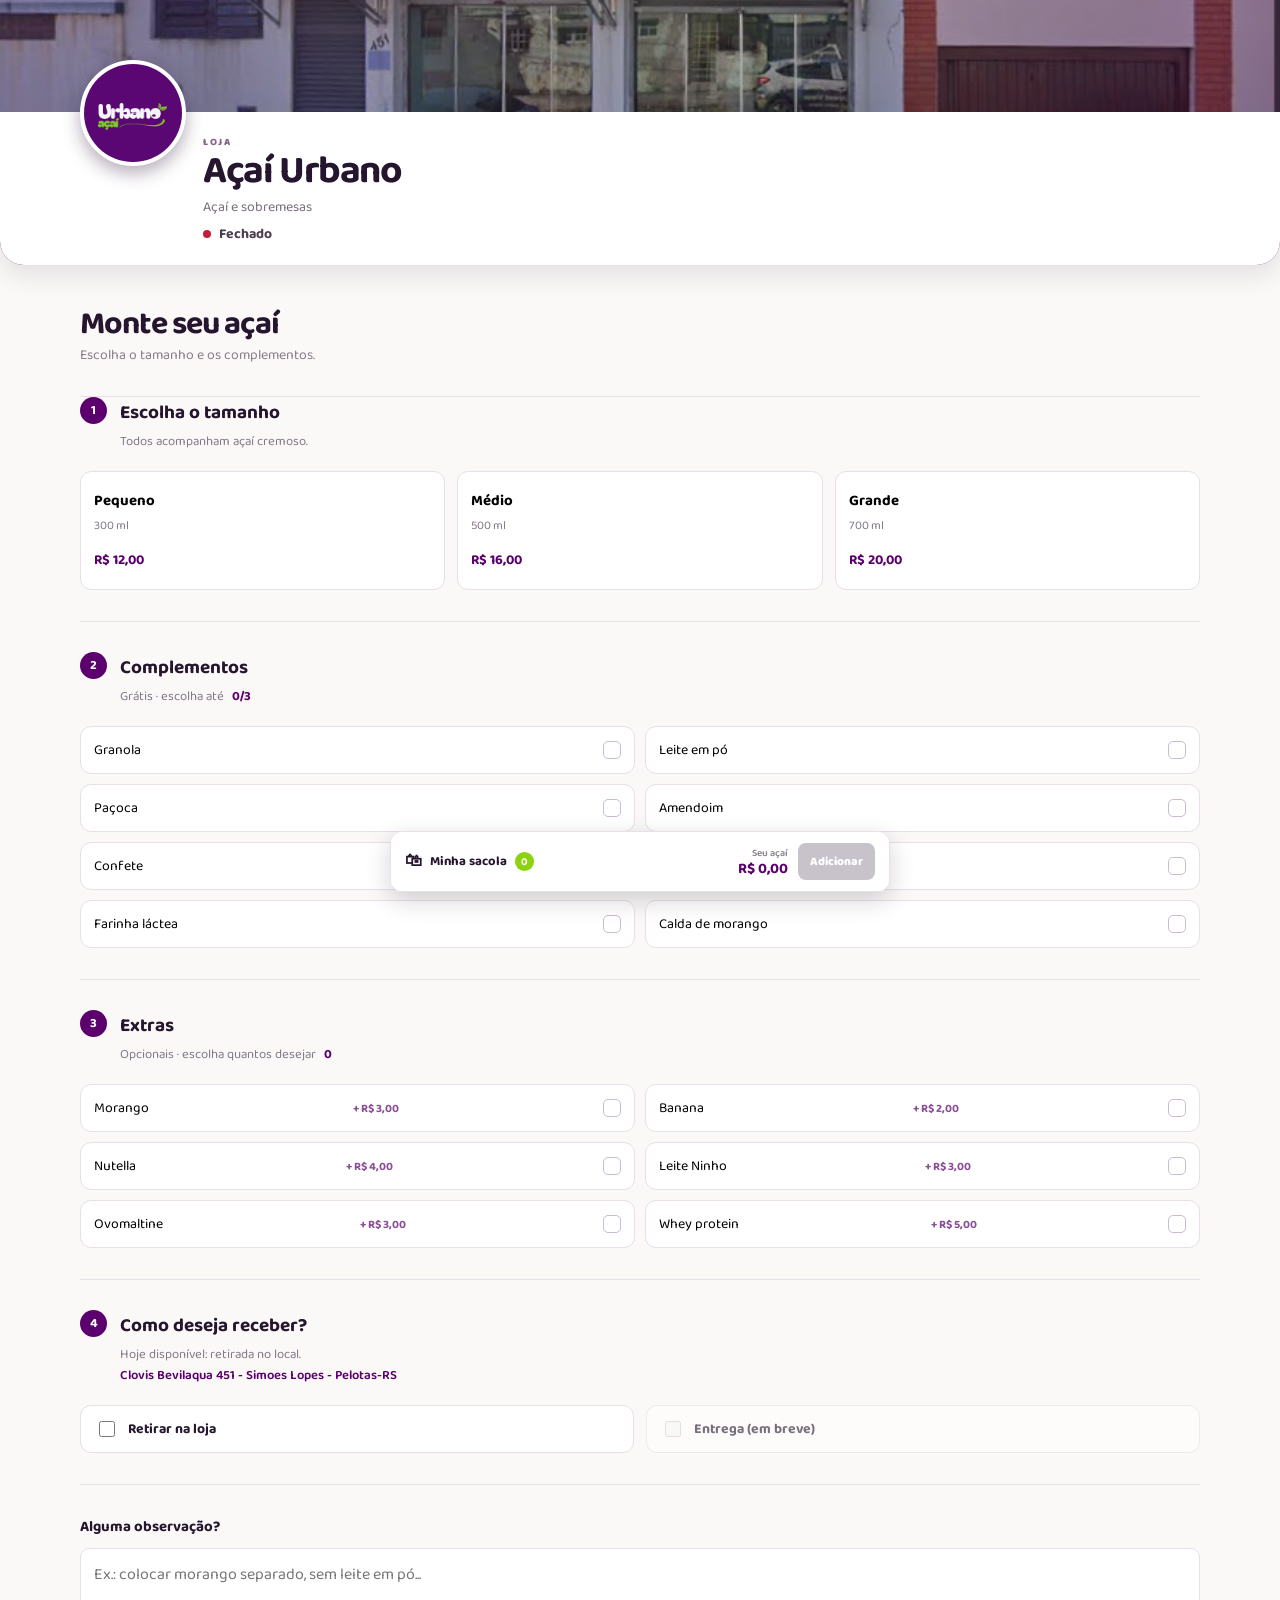
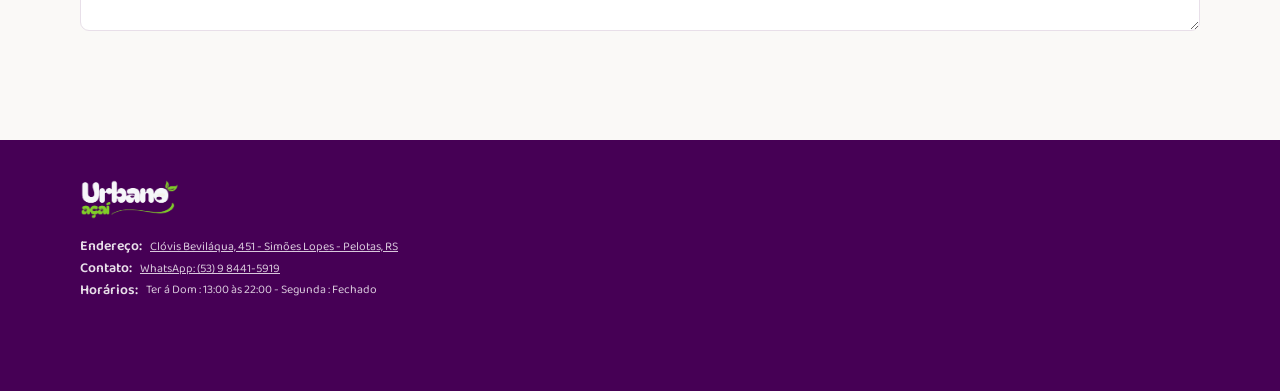
==== commit 55c9e8f5: "add" ====
--- a/index.html
+++ b/index.html
@@ -25,7 +25,7 @@
           <p class="profile-label">LOJA</p>
           <h1>Açaí Urbano</h1>
           <p class="profile-category">Açaí e sobremesas</p>
-          <p class="profile-status"><span></span> Aberto agora · <a href="https://maps.google.com/maps?q=Clovis+Bevilaqua+451+Simoes+Lopes+Pelotas+RS" target="_blank" rel="noopener noreferrer">Retirada no local</a></p>
+          <p class="profile-status"><span id="statusIndicator"></span> <span id="statusText">Aberto agora</span></p>
         </div>
       </div>
     </div>
@@ -110,6 +110,10 @@
           <h4>Contato:</h4>
           <a href="https://wa.me/5553984415919" target="_blank" rel="noopener noreferrer">WhatsApp: (53) 9 8441-5919</a>
         </div>
+        <div class="footer-section">
+          <h4>Horários:</h4>
+          <p>Ter á Dom : 13:00 às 22:00 - Segunda : Fechado</p>
+        </div>
       </div>
     </div>
   </div></footer>
--- a/style.css
+++ b/style.css
@@ -124,7 +124,9 @@
 .profile-details h1 { margin: 0; font-size: clamp(28px, 4vw, 39px); line-height: 1; letter-spacing: -1.4px; }
 .profile-category, .profile-status { margin: 5px 0 0; color: #786d7d; font-size: 14px; }
 .profile-status { color: #4c3e50; font-weight: 700; }
-.profile-status span { display: inline-block; width: 8px; height: 8px; margin-right: 5px; border-radius: 50%; background: #9cda22; }
+.profile-status span:first-child { display: inline-block; width: 8px; height: 8px; margin-right: 5px; border-radius: 50%; transition: background .2s; }
+.profile-status .status-open { background: #9cda22; }
+.profile-status .status-closed { background: #c41e3a; }
 .profile-status a { color: inherit; text-decoration: none; transition: color .2s; }
 .profile-status a:hover { color: #8bd20f; }
 
@@ -563,7 +565,7 @@
   display: flex;
   flex-direction: column;
   align-items: flex-start;
-  gap: 40px;
+  gap: 10px;
   width: 100%;
 }
 
@@ -571,19 +573,32 @@
   display: flex;
   flex-direction: column;
   flex: 1;
+}
+
+.footer-section {
+  display: flex;
+  align-items: center;
+  gap: 8px;
 }
 
 .footer-section h4 {
   font-size: 14px;
   font-weight: 600;
   color: var(--line);
+  margin: 0;
 }
 
 .footer-section a {
   color: #d9c8dc;
   font-size: 12px;
-  line-height: 1.5;
   transition: color .2s;
+}
+
+.footer-section p {
+  margin: 0;
+  color: #d9c8dc;
+  font-size: 12px;
+  line-height: 1.4;
 }
 
 .footer-section a:hover {
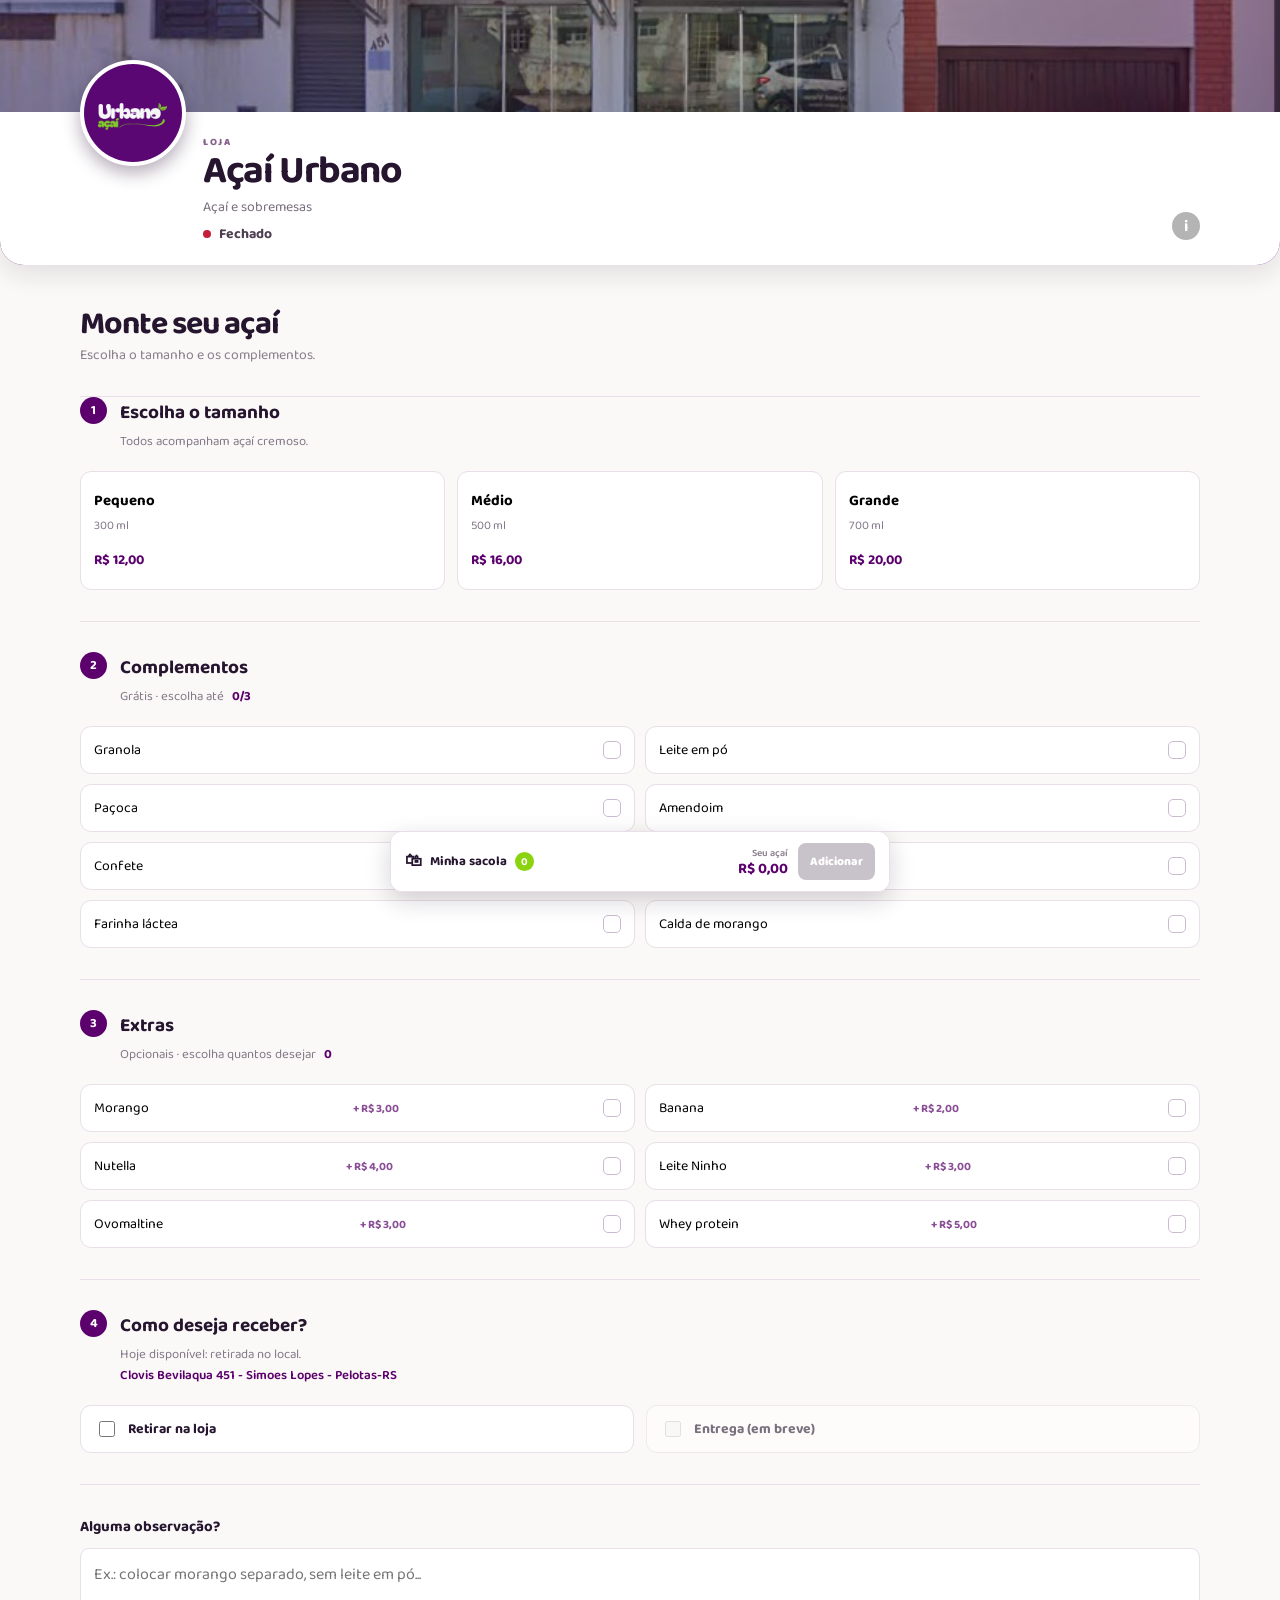
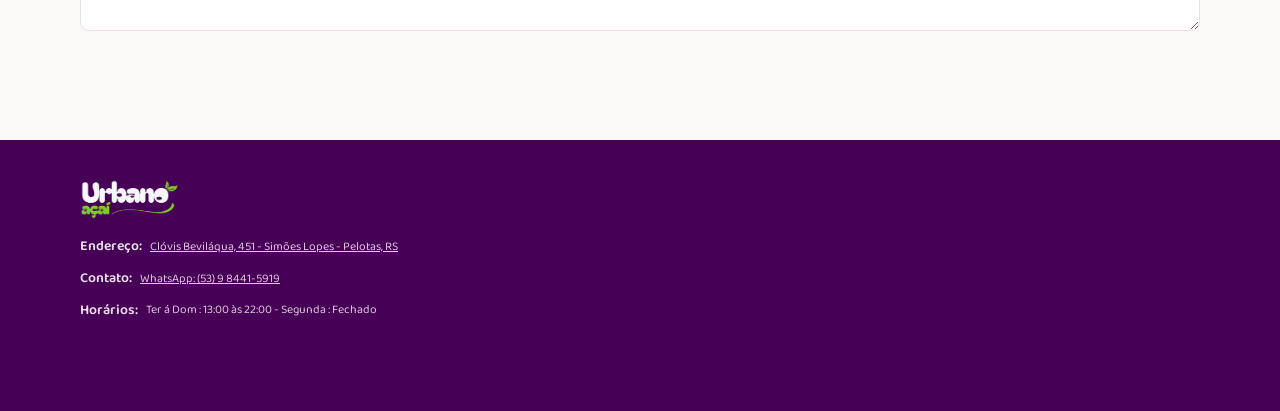
==== commit 2b887141: "add" ====
--- a/index.html
+++ b/index.html
@@ -26,6 +26,7 @@
           <h1>Açaí Urbano</h1>
           <p class="profile-category">Açaí e sobremesas</p>
           <p class="profile-status"><span id="statusIndicator"></span> <span id="statusText">Aberto agora</span></p>
+          <a href="#footer" class="profile-info-icon" aria-label="Ir para informações">i</a>
         </div>
       </div>
     </div>
@@ -96,7 +97,7 @@
 
   <div class="toast" id="toast" role="status"><span></span><button class="toast-close" aria-label="Fechar">×</button></div>
 
-  <footer><div class="container">
+  <footer id="footer"><div class="container">
     <div class="footer-content">
       <img src="img/logo fundo transparente grande.png" alt="Logo Açaí Urbano" width="100px">
       <div class="footer-info">
--- a/style.css
+++ b/style.css
@@ -119,7 +119,33 @@
 }
 
 .profile-logo img { width: 100%; height: 100%; object-fit: cover; object-position: center 58%; }
-.profile-details { flex: 1; }
+.profile-details {
+  flex: 1;
+  position: relative;
+}
+
+.profile-info-icon {
+  position: absolute;
+  bottom: 5px;
+  right: 0;
+  display: inline-flex;
+  align-items: center;
+  justify-content: center;
+  width: 28px;
+  height: 28px;
+  background: rgba(46, 46, 46, 0.356);
+  border-radius: 50%;
+  color: #ffffff;
+  font-weight: 700;
+  font-size: 16px;
+  text-decoration: none;
+  transition: all .2s;
+}
+
+.profile-info-icon:hover {
+  background: #535353;
+  transform: scale(1.1);
+}
 .profile-label { margin: 0 0 2px; color: #89638d; font-size: 10px; font-weight: 800; letter-spacing: 1.6px; }
 .profile-details h1 { margin: 0; font-size: clamp(28px, 4vw, 39px); line-height: 1; letter-spacing: -1.4px; }
 .profile-category, .profile-status { margin: 5px 0 0; color: #786d7d; font-size: 14px; }
@@ -573,6 +599,7 @@
   display: flex;
   flex-direction: column;
   flex: 1;
+  gap: 10px;
 }
 
 .footer-section {
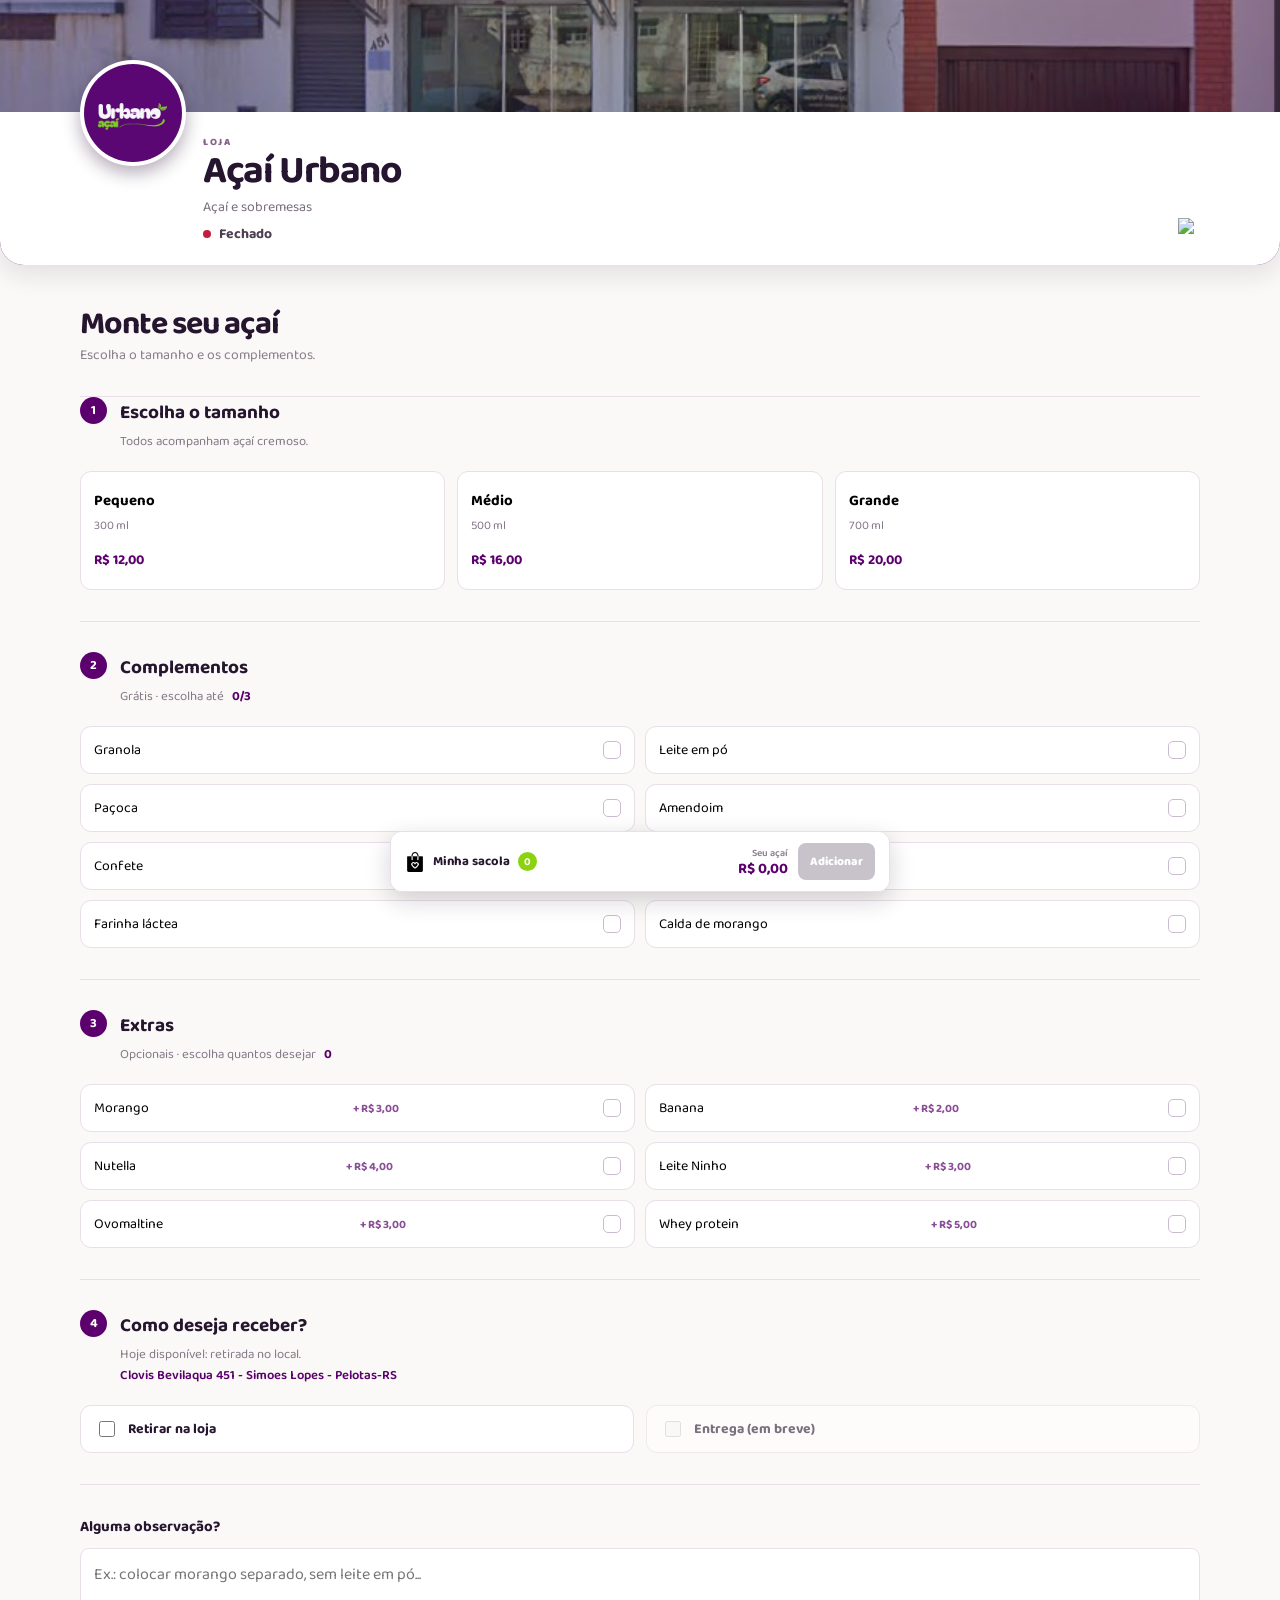
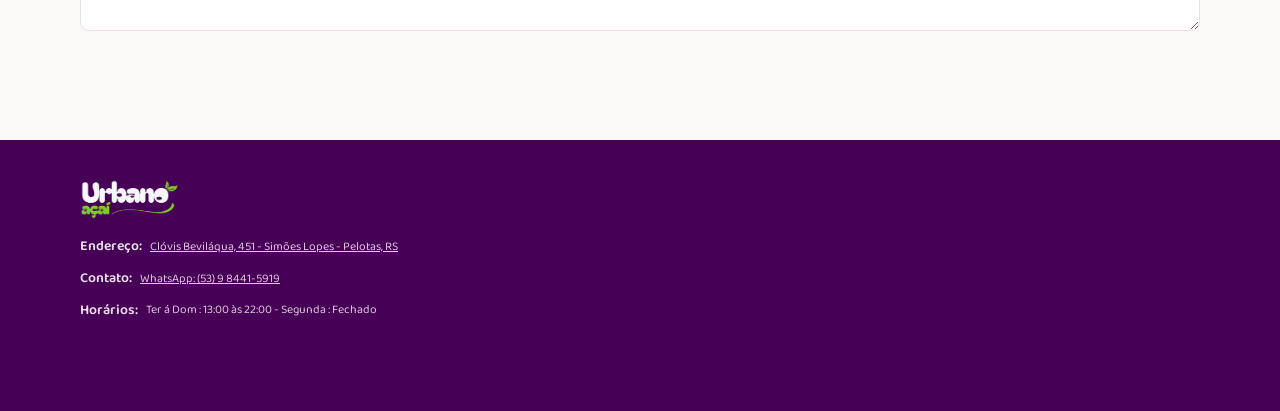
==== commit 7587cdea: "add" ====
--- a/index.html
+++ b/index.html
@@ -26,7 +26,7 @@
           <h1>Açaí Urbano</h1>
           <p class="profile-category">Açaí e sobremesas</p>
           <p class="profile-status"><span id="statusIndicator"></span> <span id="statusText">Aberto agora</span></p>
-          <a href="#footer" class="profile-info-icon" aria-label="Ir para informações">i</a>
+          <a href="#footer" class="profile-info-icon" aria-label="Ir para informações"><img src="img/info.png" alt="Informações"></a>
         </div>
       </div>
     </div>
@@ -78,7 +78,10 @@
 
       <aside class="summary" aria-live="polite">
         <div class="cart-bar" id="cartToggle" role="button" tabindex="0" aria-expanded="false">
-          <span class="cart-bar-title"><i>🛍</i> Minha sacola <b id="cartCount">0</b></span>
+          <span class="cart-bar-title">
+            <img class="cart-icon" src="img/sacola-de-compras.png" alt="Sacola de compras">
+            Minha sacola <b id="cartCount">0</b>
+          </span>
           <div class="current-order">
             <span><small>Seu açaí</small><strong id="currentTotal">R$ 0,00</strong></span>
             <button id="addToCart" type="button" disabled>Adicionar</button>
--- a/style.css
+++ b/style.css
@@ -131,20 +131,13 @@
   display: inline-flex;
   align-items: center;
   justify-content: center;
-  width: 28px;
-  height: 28px;
-  background: rgba(46, 46, 46, 0.356);
-  border-radius: 50%;
-  color: #ffffff;
-  font-weight: 700;
-  font-size: 16px;
-  text-decoration: none;
-  transition: all .2s;
-}
-
-.profile-info-icon:hover {
-  background: #535353;
-  transform: scale(1.1);
+}
+
+.profile-info-icon img {
+  width: 22px;
+  height: 22px;
+  object-fit: contain;
+  background-color: ;
 }
 .profile-label { margin: 0 0 2px; color: #89638d; font-size: 10px; font-weight: 800; letter-spacing: 1.6px; }
 .profile-details h1 { margin: 0; font-size: clamp(28px, 4vw, 39px); line-height: 1; letter-spacing: -1.4px; }
@@ -452,6 +445,7 @@
 
 .cart-bar-title { display: flex; align-items: center; gap: 8px; }
 .cart-bar-title i { font-size: 17px; font-style: normal; }
+.cart-icon { width: 20px; height: 20px; object-fit: contain; }
 
 .cart-bar-title b {
   display: grid;
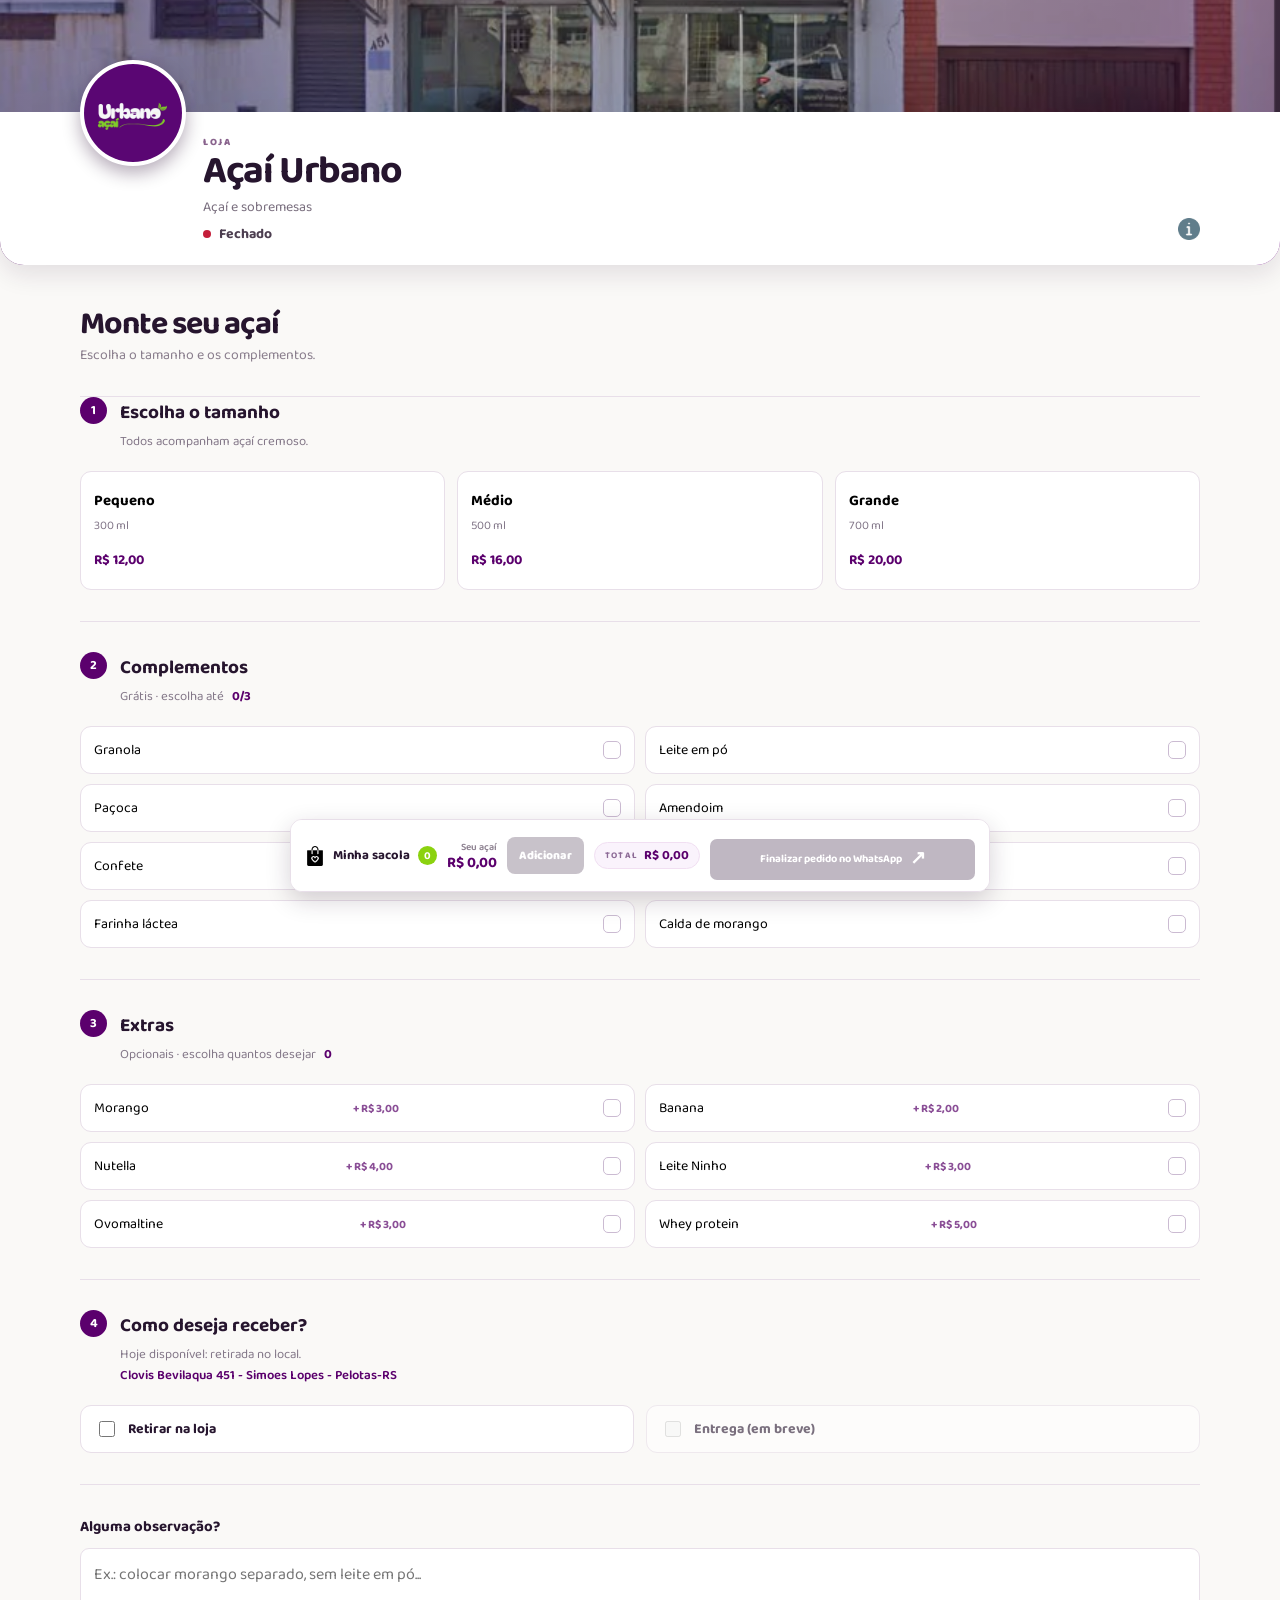
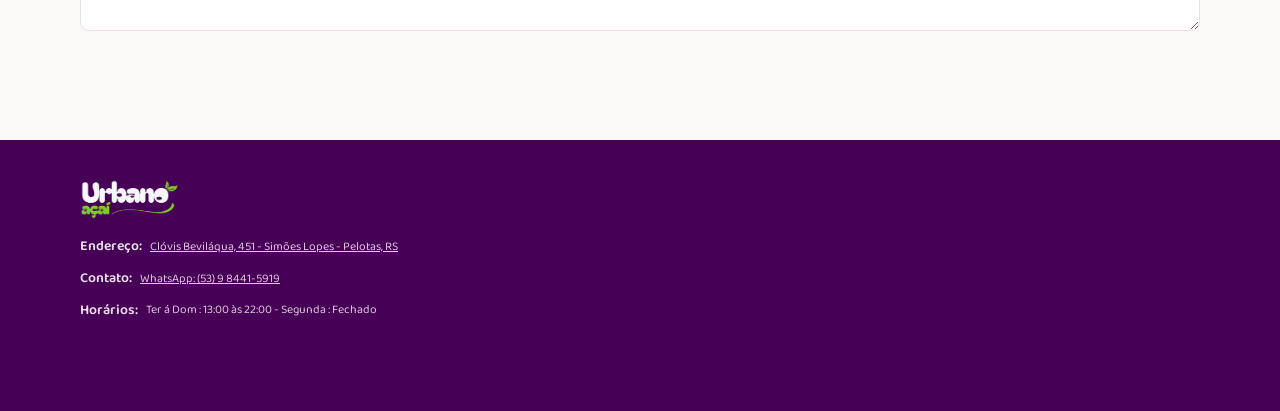
==== commit 24166056: "add" ====
--- a/index.html
+++ b/index.html
@@ -26,7 +26,7 @@
           <h1>Açaí Urbano</h1>
           <p class="profile-category">Açaí e sobremesas</p>
           <p class="profile-status"><span id="statusIndicator"></span> <span id="statusText">Aberto agora</span></p>
-          <a href="#footer" class="profile-info-icon" aria-label="Ir para informações"><img src="img/info.png" alt="Informações"></a>
+          <a href="#" class="profile-info-icon" aria-label="Abrir informações da loja" data-open-modal><img src="img/info.png" alt="Informações"></a>
         </div>
       </div>
     </div>
@@ -82,23 +82,80 @@
             <img class="cart-icon" src="img/sacola-de-compras.png" alt="Sacola de compras">
             Minha sacola <b id="cartCount">0</b>
           </span>
+
+          <div class="cart-summary-meta">
+            <span class="cart-total-pill">
+              <small>Total</small>
+              <strong id="cartTotal">R$ 0,00</strong>
+            </span>
+          </div>
+
           <div class="current-order">
             <span><small>Seu açaí</small><strong id="currentTotal">R$ 0,00</strong></span>
             <button id="addToCart" type="button" disabled>Adicionar</button>
           </div>
+
+          <button class="whatsapp whatsapp-quick" data-send-order type="button" id="sendOrderQuick" disabled>
+            Finalizar pedido no WhatsApp <span>↗</span>
+          </button>
         </div>
         <div class="cart-details" id="cartDetails">
           <div class="summary-top"><p>ITENS DA SACOLA</p><button class="close-cart" id="closeCart" type="button" aria-label="Fechar sacola">×</button></div>
           <div class="cart-items" id="cartItems"></div>
-          <button class="whatsapp" id="sendOrder" type="button">Finalizar pedido no WhatsApp <span>↗</span></button>
           <p class="pickup-note">Retirada no local · pagamento na retirada</p>
+          <button class="whatsapp" data-send-order id="sendOrder" type="button">Finalizar pedido no WhatsApp <span>↗</span></button>
         </div>
       </aside>
     </div>
 
   </main>
 
-  <div class="toast" id="toast" role="status"><span></span><button class="toast-close" aria-label="Fechar">×</button></div>
+  <div class="toast" id="toast" role="status"><span></span></div>
+
+  <div class="info-modal-overlay" id="infoModal" aria-hidden="true">
+    <div class="info-modal" role="dialog" aria-modal="true" aria-labelledby="infoModalTitle">
+      <button class="info-modal-close" id="closeInfoModal" type="button" aria-label="Fechar informações">×</button>
+      <div class="info-modal-header">
+        <div class="info-modal-logo">
+          <img src="img/fiv-icon.png" alt="Logo Açaí Urbano">
+        </div>
+        <div>
+          <p class="profile-label">LOJA</p>
+          <h3 id="infoModalTitle">Açaí Urbano</h3>
+        </div>
+      </div>
+
+      <div class="info-modal-body">
+        <div class="info-item">
+          <span>Horários</span>
+          <p>Terça a domingo: 13:00 às 22:00</p>
+          <p>Segunda: fechado</p>
+        </div>
+
+        <div class="info-item">
+          <span>WhatsApp</span>
+          <a href="https://wa.me/5553984415919" target="_blank" rel="noopener noreferrer">(53) 9 8441-5919</a>
+        </div>
+
+        <div class="info-item">
+          <span>Instagram</span>
+          <a href="https://instagram.com/acaiurbano" target="_blank" rel="noopener noreferrer">@acaiurbano</a>
+        </div>
+        <div class="info-item">
+          <span>Endereço</span>
+          <a href="https://maps.google.com/maps?q=Clovis+Bevilaqua+451+Simoes+Lopes+Pelotas+RS" target="_blank" rel="noopener noreferrer">
+            Clóvis Beviláqua, 451 - Simões Lopes, Pelotas/RS
+          </a>
+        </div>
+        <div class="info-item">
+          <span>Localização</span>
+          <a href="https://maps.google.com/maps?q=Clovis+Bevilaqua+451+Simoes+Lopes+Pelotas+RS" target="_blank" rel="noopener noreferrer">
+            Abrir no Google Maps
+          </a>
+        </div>
+      </div>
+    </div>
+  </div>
 
   <footer id="footer"><div class="container">
     <div class="footer-content">
--- a/style.css
+++ b/style.css
@@ -137,8 +137,129 @@
   width: 22px;
   height: 22px;
   object-fit: contain;
-  background-color: ;
-}
+}
+
+.info-modal-overlay {
+  position: fixed;
+  inset: 0;
+  z-index: 30;
+  display: flex;
+  align-items: center;
+  justify-content: center;
+  padding: 22px;
+  background: rgba(30, 12, 33, 0.58);
+  opacity: 0;
+  visibility: hidden;
+  transition: opacity .2s ease, visibility .2s ease;
+}
+
+.info-modal-overlay.active {
+  opacity: 1;
+  visibility: visible;
+}
+
+.info-modal {
+  position: relative;
+  width: min(520px, 100%);
+  max-height: min(82vh, 680px);
+  overflow: auto;
+  padding: 22px 20px 18px;
+  border: 1px solid var(--line);
+  border-radius: 20px;
+  background: #fff;
+  box-shadow: 0 20px 45px rgba(33, 1, 36, 0.26);
+}
+
+.info-modal-close {
+  position: absolute;
+  top: 12px;
+  right: 12px;
+  width: 36px;
+  height: 36px;
+  border: 0;
+  border-radius: 50%;
+  background: #f6edf8;
+  color: var(--purple);
+  font-size: 24px;
+  line-height: 1;
+  cursor: pointer;
+}
+
+.info-modal-header {
+  display: flex;
+  align-items: center;
+  gap: 14px;
+  padding-right: 32px;
+  margin-bottom: 16px;
+}
+
+.info-modal-logo {
+  width: 60px;
+  height: 60px;
+  border-radius: 50%;
+  overflow: hidden;
+  border: 2px solid #f3e8f5;
+  background: #fff;
+}
+
+.info-modal-logo img {
+  display: block;
+  width: 100%;
+  height: 100%;
+  object-fit: cover;
+}
+
+.info-modal-header h3 {
+  margin: 0;
+  font-size: clamp(22px, 4vw, 28px);
+  line-height: 1.1;
+  letter-spacing: -0.8px;
+}
+
+.info-modal-body {
+  display: grid;
+  gap: 10px;
+}
+
+.info-item {
+  padding: 2px 0;
+  border: 0;
+  border-bottom: 1px solid var(--line);
+  border-radius: 0;
+  background: transparent;
+}
+
+.info-item:last-child {
+  border-bottom: 0;
+}
+
+.info-item span {
+  display: block;
+  margin-bottom: 2px;
+  color: #815a8a;
+  font-size: 11px;
+  font-weight: 800;
+  letter-spacing: 1.2px;
+  text-transform: uppercase;
+}
+
+.info-item a,
+.info-item p {
+  margin: 0;
+  color: var(--ink);
+  font-size: 14px;
+  line-height: 1.6;
+  text-decoration: none;
+}
+
+.info-item a {
+  color: var(--purple);
+  font-weight: 700;
+  text-decoration: underline;
+  text-underline-offset: 2px;
+  text-decoration-thickness: 1.5px;
+}
+
 .profile-label { margin: 0 0 2px; color: #89638d; font-size: 10px; font-weight: 800; letter-spacing: 1.6px; }
 .profile-details h1 { margin: 0; font-size: clamp(28px, 4vw, 39px); line-height: 1; letter-spacing: -1.4px; }
 .profile-category, .profile-status { margin: 5px 0 0; color: #786d7d; font-size: 14px; }
@@ -168,6 +289,13 @@
 .profile-order:hover { filter: brightness(1.06); }
 .profile-order span { font-size: 19px; line-height: .7; }
 
+.ver-horarios{
+  text-decoration: underline;
+  color: #4c3e50; 
+  font-weight: 700;
+  font-size: 14px;
+}
+
 .eyebrow {
   margin: 0 0 13px;
   color: #a4df24;
@@ -418,7 +546,7 @@
   z-index: 10;
   bottom: 8px;
   left: 50%;
-  width: min(500px, calc(100% - 20px));
+  width: min(700px, calc(100% - 20px));
   padding: 0;
   overflow: hidden;
   transform: translateX(-50%);
@@ -432,7 +560,7 @@
   display: flex;
   align-items: center;
   width: 100%;
-  gap: 9px;
+  gap: 10px;
   padding: 11px 14px;
   border: 0;
   color: var(--ink);
@@ -443,8 +571,13 @@
   text-align: left;
 }
 
-.cart-bar-title { display: flex; align-items: center; gap: 8px; }
-.cart-bar-title i { font-size: 17px; font-style: normal; }
+.cart-bar-title {
+  display: flex;
+  align-items: center;
+  gap: 8px;
+  flex-shrink: 0;
+  order: 0;
+}
 .cart-icon { width: 20px; height: 20px; object-fit: contain; }
 
 .cart-bar-title b {
@@ -459,11 +592,44 @@
   font-size: 11px;
 }
 
+.cart-summary-meta {
+  display: flex;
+  align-items: center;
+  justify-content: center;
+  margin-left: auto;
+  order: 2;
+}
+
+.cart-total-pill {
+  display: inline-flex;
+  align-items: center;
+  gap: 6px;
+  padding: 5px 10px;
+  border: 1px solid #f1dff2;
+  border-radius: 999px;
+  background: #faf3fc;
+  color: var(--purple);
+}
+
+.cart-total-pill small {
+  color: #8d6b97;
+  font-size: 9px;
+  font-weight: 700;
+  letter-spacing: 1.2px;
+  text-transform: uppercase;
+}
+
+.cart-total-pill strong {
+  font-size: 13px;
+  line-height: 1;
+}
+
 .current-order {
   display: flex;
   align-items: center;
   gap: 10px;
   margin-left: auto;
+  order: 1;
 }
 
 .current-order > span { display: flex; flex-direction: column; align-items: flex-end; }
@@ -497,21 +663,32 @@
 .expanded .cart-details { display: block; }
 
 .summary-top {
+  position: relative;
   display: flex;
   align-items: center;
   justify-content: space-between;
-  padding: 13px 0 9px;
-}
-
-.summary-top p { margin: 0; color: #765781; font-size: 10px; font-weight: 700; letter-spacing: 1.8px; }
+  padding: 13px 28px 9px 0;
+}
+
+.summary-top p {
+  margin: 0;
+  color: #765781;
+  font-size: 10px;
+  font-weight: 700;
+  letter-spacing: 1.8px;
+}
 
 .close-cart {
+  position: absolute;
+  top: 6px;
+  right: 0;
   border: 0;
   color: #7c3287;
   background: transparent;
   cursor: pointer;
   font-size: 25px;
   line-height: 1;
+  padding: 0;
 }
 
 .cart-items { min-height: 0; max-height: 210px; overflow: auto; }
@@ -566,6 +743,25 @@
   font-size: 15px;
   font-weight: 700;
 }
+
+.whatsapp-quick {
+  display: none;
+  width: auto;
+  margin-top: 8px;
+  padding: 9px 10px;
+  font-size: 11px;
+  line-height: 1.2;
+  order: 4;
+}
+
+.summary:not(.expanded) .whatsapp-quick {
+  display: inline-flex;
+  align-items: center;
+  justify-content: center;
+  width: 100%;
+}
+
+.summary.expanded .whatsapp-quick { display: none; }
 
 .whatsapp:hover { filter: brightness(.92); }
 .whatsapp:disabled { background: #bfb7c2; cursor: not-allowed; }
@@ -640,8 +836,8 @@
   transition: transform .3s;
   display: flex;
   align-items: center;
-  gap: 12px;
   justify-content: center;
+  text-align: center;
 }
 
 .toast.show { transform: translateY(0); }
@@ -653,24 +849,6 @@
 .toast.error {
   background: #c41e3a;
 }
-
-.toast-close {
-  background: none;
-  border: none;
-  color: #fff;
-  font-size: 18px;
-  cursor: pointer;
-  padding: 0;
-  width: 24px;
-  height: 24px;
-  display: flex;
-  align-items: center;
-  justify-content: center;
-  flex-shrink: 0;
-  transition: opacity .2s;
-}
-
-.toast-close:hover { opacity: 0.7; }
 
 /* =========================================================
    RESPONSIVIDADE
@@ -691,8 +869,52 @@
   .berry-3 { top: 132px; right: 18%; }
 
   .intro { padding: 30px 0 24px; }
-  .current-order { gap: 7px; }
-  .current-order button { padding: 9px 10px; }
+  .summary {
+    width: min(500px, calc(100% - 12px));
+    bottom: 6px;
+  }
+
+  .cart-bar {
+    gap: 8px;
+    align-items: center;
+    flex-wrap: wrap;
+  }
+
+  .cart-bar-title {
+    flex: 1 1 100%;
+    justify-content: flex-start;
+  }
+
+  .cart-summary-meta {
+    order: 2;
+    width: auto;
+    margin-left: auto;
+    width: 100%;
+  }
+
+  .cart-total-pill {
+    display: flex;
+    justify-content: space-between;
+    padding: 4px 8px;
+    width: 100%;
+  }
+
+  .current-order {
+    width: 100%;
+    margin-left: 0;
+    justify-content: space-between;
+    gap: 7px;
+  }
+
+  .current-order > span {
+    align-items: flex-start;
+  }
+
+  .current-order button {
+    padding: 8px 10px;
+    min-width: 86px;
+  }
+
   .size-options { gap: 8px; }
   .size-card { padding: 13px 9px; }
   .options-grid { grid-template-columns: 1fr; }
